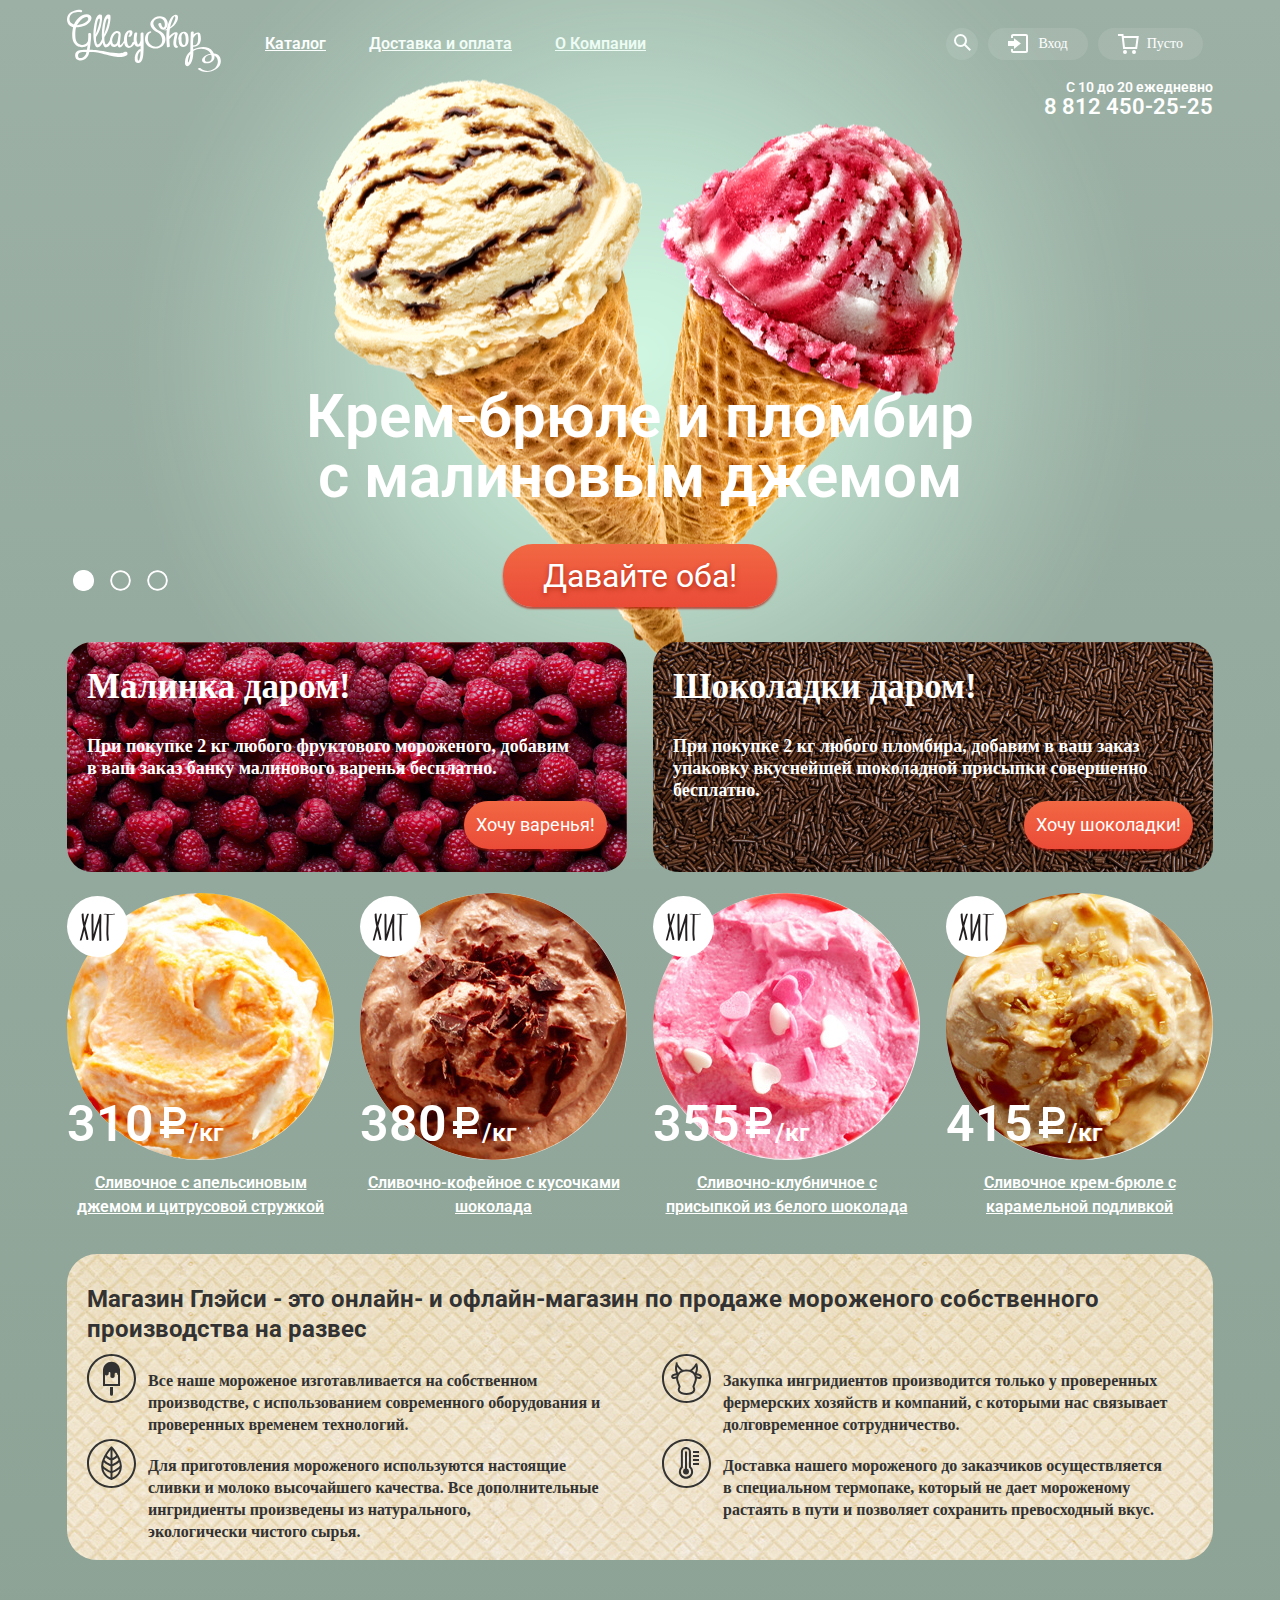
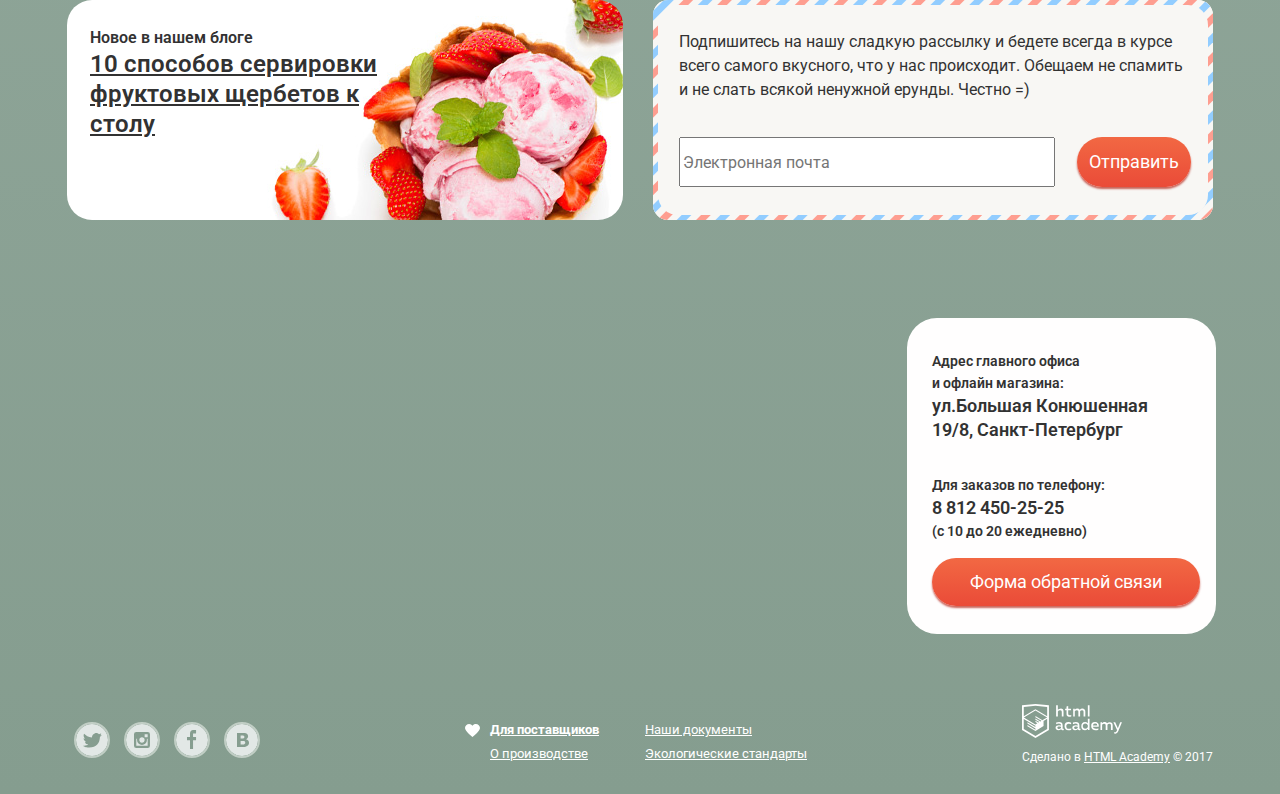
==== index.html @ 5341aa59 "Стилизация главной" ====
<!DOCTYPE html>
<html lang="ru">
 <head>
    <meta charset="utf-8">
    <title>Глейси</title>
	<link href="https://fonts.googleapis.com/css?family=Roboto:100,100i,300,300i,400,500,500i,700,700i,900,900i&amp;subset=cyrillic" rel="stylesheet">
	<link href="css/normalize.css" rel="stylesheet">
	<link href="css/styles.css" rel="stylesheet">
 </head>
  
 <body>
	<header class="header">
		<div class="container">
			<div class="header-top">
				<a class="header-logo">
					<img src="img/logo.svg" alt="Логотоп магазина «Глейси»">
				</a>	
				<nav class="header-navigation">
					<ul class="site-navigation header-top">
						<li class="nav-li-1"><a tabindex=190 class="catalogp" href="catalog.html">Каталог</a>
							<div class="catalog-popup-none">
							<h2 class="visually-hidden">Каталог</h2>
								<ul class="catalog-popup-list">
									<li class="catalog-popup-title"><b>Новинки</b></li>
									<li class="catalog-popup-item"><a href="#">Сливочное</a></li>
									<li class="catalog-popup-item"><a href="#">Щербеты</a></li>
									<li class="catalog-popup-item"><a href="#">Фруктовый лед</a></li>
									<li class="catalog-popup-item"><a href="#">Мелорин</a></li>
								</ul>
							</div>
						</li>
						<li class="nav-li-1"><a tabindex=190 href="deliveryandpayment.html">Доставка и оплата</a></li>
						<li><a tabindex=190 href="about.html">О Компании</a></li>
					</ul>
				</nav>
					<ul class="user-navigation">
						<li class="search">
							<button tabindex=220  type="button" class="user-nav-button-loupe"><svg class="loupe" xmlns="http://www.w3.org/2000/svg" xmlns:xlink="http://www.w3.org/1999/xlink" width="17" height="17" viewBox="0 0 17 17"><path d="M16.958 15.527L11.75 10.32A6.455 6.455 0 0 0 13 6.5 6.5 6.5 0 1 0 6.5 13a6.465 6.465 0 0 0 3.839-1.263l5.205 5.204 1.414-1.414zM6.5 11C4.019 11 2 8.981 2 6.5S4.019 2 6.5 2 11 4.019 11 6.5 8.981 11 6.5 11z"/></svg></button>
						</li>
						<li class="login-link">
							<button type="button" class="user-nav-button">
								<svg class="entrance" xmlns="http://www.w3.org/2000/svg" xmlns:xlink="http://www.w3.org/1999/xlink" width="21" height="19" viewBox="0 0 21 19"><g><path d="M6 14.875L12.917 9.5 6 4.125v2.917H-.042v4.917H6z"/><path d="M18 0H5C3.9 0 3 .9 3 2v2h2V2h13v15H5v-2H3v2c0 1.1.9 2 2 2h13c1.1 0 2-.9 2-2V2c0-1.1-.9-2-2-2z"/></g></svg>
								<span class="button-text">Вход</span>
							</button>
						</li>	
						<li class="basket">
							<button type="button" class="user-nav-button-basket"><svg class="bassket" xmlns="http://www.w3.org/2000/svg" width="21" height="20" viewBox="0 0 21 20"><path class="basket-center" fill="#E84D37" d="M5.888 4.031L6.922 13h10.45l1.176-8.969z"/><circle class="basket-round" fill="#343434" cx="6.984" cy="18" r="2"/><circle class="basket-round" fill="#343434" cx="15.984" cy="18" r="2"/><path class="basket-border" fill="#343434" d="M5.657 2.031L5.422 0H0v2h3.64l1.5 13h13.988l1.699-12.969H5.657zM17.372 13H6.922L5.888 4.031h12.66L17.372 13z"/></svg><span class="button-text">Пусто</span></button> 
						</li>
					</ul>
			</div>
			<div class="header-bottom">
				<ul class="info">
					<li class="time">С 10 до 20 ежедневно</li>
					<li class="phone">8 812 450-25-25</li>
				</ul>
			</div>
		</div>
	</header>
	
	<main class=" margin-top">
		<div class = "container">
			<h1 class="visually-hidden">Магазин мороженого «Глейси»</h1>
			<section class="specialoffer">
				<h2 class="visually-hidden">Спец-предложения</h2>
				<div class="gallery">
					<button  type="button" class="gallery-button-1"><img class="gallery-button-img gallery-button-img-active" src="img/gallery-button.png"></button>
					<button  type="button" class="gallery-button-2"><img class="gallery-button-img" src="img/gallery-button.png"></button>
					<button  type="button" class="gallery-button-3"><img class="gallery-button-img" src="img/gallery-button.png"></button>
				</div>
				<div class="gallery-content1 gallery-content-display">
					<p>Крем-брюле и пломбир с малиновым джемом</p>
					<button  type="button" class="button-orange">Давайте оба!</button>
				</div>
				<div class="gallery-content2">
					<p>Шоколадный пломбир и лимонный сорбет</p>
					<button 0 type="button" class="button-orange">Давайте оба!</button>
				</div>
				<div class="gallery-content3">
					<p>Пломбир с помадкой и клубничный щербет</p>
					<button  type="button" class="button-orange">Давайте оба!</button>
				</div>
			</section>	
		</div>
		
		<div class = "container">
			<section class="bonuses">
				<h2 class="visually-hidden">Бонусные предложения</h2>
				<div class="jam">
					<h3>Малинка даром!</h3>
					<p>При покупке 2 кг любого фруктового мороженого, добавим <br> в ваш заказ банку малинового варенья бесплатно.</p>
					<button type="button" class="button-orange">Хочу варенья!</button>
				</div>
				<div class="choko">
					<h3>Шоколадки даром!</h3>
					<p>При покупке 2 кг любого пломбира, добавим в ваш заказ упаковку вкуснейшей шоколадной присыпки совершенно бесплатно.</p>
					<button type="button" class="button-orange">Хочу шоколадки!</button>
				</div>
			</section>
		</div>
		
		<div class = "container-hits">
			<section class="hits">
				<h2 class="visually-hidden">Хиты</h2>
				<ul class="hits-list">
					<li class="hits-item" tabindex=0>
						<div class="hits-item-image">
							<img class="hit" src="img/1.jpg" alt="Сливочное с апельсиновым джемом и цитрусовой стружкой">
						</div>
						<img class="hitsvg" src="img/hit.svg" width="61" height="61" alt="Хит">
						<p><span class="price">310</span> <img src="img/ruble.svg" width="31" height="36" alt="РР"><span class="mass">/кг<span></p>
						<a href="#" class="description">Сливочное с апельсиновым джемом и цитрусовой стружкой</a>
						<button type="button" class="button-orange-h">Быстрый просмотр</button>
					</li>
					<li class="hits-item" tabindex=0>
						<div class="hits-item-image">
							<img class="hit" src="img/2.jpg" alt="Сливочное с апельсиновым джемом и цитрусовой стружкой">
						</div>
						<img class="hitsvg" src="img/hit.svg" width="61" height="61" alt="Хит">
						<p><span class="price">380</span> <img src="img/ruble.svg" width="31" height="36" alt="РР"><span class="mass">/кг<span></p>
						<a href="#" class="description">Сливочно-кофейное с кусочками шоколада</a>
						<button type="button" class="button-orange-h">Быстрый просмотр</button>
					</li>
					<li class="hits-item" tabindex=0>
						<div class="hits-item-image">
							<img class="hit" src="img/3.jpg" alt="Сливочное с апельсиновым джемом и цитрусовой стружкой">
						</div>
						<img class="hitsvg" src="img/hit.svg" width="61" height="61" alt="Хит">
						<p><span class="price">355</span> <img src="img/ruble.svg" width="31" height="36" alt="РР"><span class="mass">/кг<span></p>
						<a href="#" class="description">Сливочно-клубничное с присыпкой из белого шоколада</a>
						<button type="button" class="button-orange-h">Быстрый просмотр</button>
					</li>
					<li class="hits-item" tabindex=0>
						<div class="hits-item-image">
							<img class="hit" src="img/4.jpg" alt="Сливочное с апельсиновым джемом и цитрусовой стружкой">
						</div>
						<img class="hitsvg" src="img/hit.svg" width="61" height="61" alt="Хит">
						<p><span class="price">415</span> <img src="img/ruble.svg" width="31" height="36" alt="РР"><span class="mass">/кг<span></p>
						<a href="#" class="description">Сливочное крем-брюле с карамельной подливкой</a>
						<button type="button" class="button-orange-h">Быстрый просмотр</button>
					</li>
				</ul>
			</section>
		</div>
		
		<div class = "container">
			<section class="about">
				<h2 class="visually-hidden">Информация</h2>
				<h5>Магазин Глэйси - это онлайн- и офлайн-магазин по продаже мороженого собственного производства на развес</h5>
					<ul class="about-list">
						<li class="about-item"><img src="img/ice-cream.svg" width="49" height="49" alt="мороженое"><p>Все наше мороженое изготавливается на собственном производстве, с использованием современного оборудования и проверенных временем технологий.</p></li>						
						<li class="about-item"><img src="img/eco.svg" width="49" height="49" alt="эко"><p>Для приготовления мороженого используются настоящие<br>сливки и молоко высочайшего качества. Все дополнительные ингридиенты произведены из натурального,<br>экологически чистого сырья.</p></li>
						<li class="about-item"><img src="img/cow.svg" width="49" height="49" alt="корова"><p>Закупка ингридиентов производится только у проверенных фермерских хозяйств и компаний, с которыми нас связывает долговременное сотрудничество.</p></li>
						<li class="about-item"><img src="img/thermometer.svg" width="49" height="49" alt="термометр"><p>Доставка нашего мороженого до заказчиков осуществляется<br>в специальном термопаке, который не дает мороженому растаять в пути и позволяет сохранить превосходный вкус.</p></li>
					</ul>
			</section>
		</div>
		
		<div class = "container">
			<section class="blog_subscribe">
				<div class="blog">
					<h2 class="visually-hidden">Блог</h2>
					<p>Новое в нашем блоге</p>
					<a href="10vars.html">10 способов сервировки фруктовых щербетов к столу</a>
				</div>
				<div class="subscribe">
					<h2 class="visually-hidden">Подписка</h2>			
					<form class="emaiL" method="post" action="#">
						<p>Подпишитесь на нашу сладкую рассылку и бедете всегда в курсе всего самого вкусного, что у нас происходит. Обещаем не спамить и не слать всякой ненужной ерунды. Честно =)</p>
						<div class="sub-low">
							<input type="text" placeholder="Электронная почта">
							<button type="button" class="button-orange" type="submit">Отправить</button>
						<div>
					</form>
				</div>
			</section>
		</div>
		<section class="location">
			<div class = "container-map">
				<h2 class="visually-hidden">Как найти</h2>
				<div class="contactinfo">
					<p><span class="map-info-small">Адрес главного офиса<br> и офлайн магазина:</span><br>
					<span class="map-info-big">ул.Большая Конюшенная<br> 19/8, Санкт-Петербург</span>
					</p>
					<p><span class="map-info-small">Для заказов по телефону:</span><br>
					<span class="map-info-big">8 812 450-25-25</span><br>
					<span class="map-info-small">(с 10 до 20 ежедневно)</span>
					</p>
					<button type="button" class="button-orange button-flex">Форма обратной связи</button>
				</div>
			</div>
		</section>
	</main>
	<footer class="footer container">
		<div class="footer-social">
			<ul class="footer-social-list">
				<li><a class="social-button-twitter" href="#"><svg class="twitter-img" xmlns="http://www.w3.org/2000/svg" width="32" height="32" viewBox="0 0 32 32"><path  d="M16 0C7.164 0 0 7.164 0 16c0 8.837 7.164 16 16 16 8.837 0 16-7.163 16-16 0-8.836-7.163-16-16-16zm7.944 12.809c-.251 6.516-3.463 10.832-10.992 10.702h-.486c-.447 0-4.543-.443-5.344-1.823 2.479.19 4.247-.406 5.12-1.136-1.048-.289-2.923-.461-3.251-2.848.384.104.618.221 1.299.113-1.307-.824-2.758-1.519-2.679-3.643.311.317 1.164.518 1.46.457-.768-.233-2.149-3.244-.974-4.781 1.984 1.79 4.075 3.482 7.804 3.643.227-2.214 1.24-3.699 3.168-4.325 1.84-.479 3.255.26 3.901 1.138.737-.224 1.453-.466 2.193-.685-.004.833-.569 1.463-.935 1.709.747.165 1.423-.475 1.423-.475-.184.963-1.094 1.725-1.707 1.954z"/></svg></a></li>
				<li><a class="social-button-instagram" href="#"><svg class="instagram-img" xmlns="http://www.w3.org/2000/svg" width="32" height="32" viewBox="0 0 32 32"><g><path d="M20.916 16a4.938 4.938 0 1 1-9.877 0c0-.394.051-.773.138-1.14h-.897v6.838h11.396V14.86h-.897c.086.367.137.746.137 1.14z"/><path d="M15.978 18.659c1.466 0 2.659-1.193 2.659-2.659s-1.193-2.659-2.659-2.659c-1.466 0-2.659 1.193-2.659 2.659s1.192 2.659 2.659 2.659zM18.637 10.302h3.039v3.039h-3.039z"/><path d="M16 0C7.164 0 0 7.164 0 16c0 8.837 7.164 16 16 16 8.837 0 16-7.163 16-16 0-8.836-7.163-16-16-16zm7.955 21.698a2.285 2.285 0 0 1-2.279 2.279H10.279A2.285 2.285 0 0 1 8 21.698V10.302a2.286 2.286 0 0 1 2.279-2.279h11.396a2.286 2.286 0 0 1 2.279 2.279v11.396z"/></g></svg></a></li>
				<li><a class="social-button-facebook" href="#"><svg class="facebook-img" xmlns="http://www.w3.org/2000/svg" width="32" height="32" viewBox="0 0 32 32"><path  d="M16 0C7.164 0 0 7.163 0 16s7.164 16 16 16c8.837 0 16-7.164 16-16S24.837 0 16 0zm4.062 9.455h-3.021v3.444h3.021v3.445h-3.021v8.61H14.02v-8.61H11v-3.445h3.021V9.455c0-1.902 1.353-3.445 3.021-3.445h3.021v3.445z"/></svg></a></li>
				<li><a class="social-button-vkontakte" href="#"><svg class="vkontakte-img" xmlns="http://www.w3.org/2000/svg" width="32" height="32" viewBox="0 0 32 32"><g><path d="M16.637 14.495c.402-.019.719-.082.951-.188.326-.145.54-.33.641-.559.101-.229.15-.496.15-.797 0-.232-.058-.465-.174-.697-.116-.232-.322-.405-.617-.517-.264-.1-.592-.155-.984-.165a76.242 76.242 0 0 0-1.652-.014h-.339v2.965h.565c.571 0 1.057-.009 1.459-.028zM18.118 17.084c-.282-.081-.672-.125-1.166-.132a127.97 127.97 0 0 0-1.55-.009h-.79v3.493h.264c1.014 0 1.74-.003 2.18-.009a3.2 3.2 0 0 0 1.212-.245c.377-.157.633-.364.774-.625s.214-.562.214-.9c0-.446-.088-.788-.261-1.03-.17-.241-.464-.423-.877-.543z"/><path d="M16 0C7.164 0 0 7.164 0 16c0 8.837 7.164 16 16 16 8.837 0 16-7.163 16-16 0-8.836-7.163-16-16-16zm6.602 20.531a3.73 3.73 0 0 1-1.124 1.327c-.552.415-1.161.71-1.823.886s-1.501.264-2.519.264h-6.121V8.987h5.443c1.13 0 1.957.038 2.48.113a5.126 5.126 0 0 1 1.561.5c.533.27.929.632 1.189 1.087.26.455.392.975.392 1.558 0 .678-.179 1.278-.536 1.795-.358.518-.863.92-1.517 1.208v.075c.917.182 1.642.559 2.179 1.13.537.571.807 1.325.807 2.261 0 .678-.138 1.283-.411 1.817z"/></g></svg></a></li>
			</ul>
		</div>
		<div class="footer-about">
			<ul class="footer-about-list">
				<li class="footer-heart"><a href="providers.html" class="footer-bold">Для поставщиков</a></li>
				<li><a href="production.html">О производстве</a></li>
				<li><a href="documents.html">Наши документы</a></li>
				<li class="footer-long"><a href="standarts.html">Экологические стандарты</a></li>
			</ul>
		</div>
		<div class="footer-copyright">
			<img src="img/logo-htmlacademy.svg" width="100" height="50" alt="Логотоп «html academy»">
			<p>Сделано в <a href="https://htmlacademy.ru">HTML Academy</a> © 2017</p>
		</div>
    </footer> 
	
	
	<section class="catalog-popup-none">
		<h2 class="visually-hidden">Каталог</h2>
		<ul class="catalog-popup-list">
			<li class="catalog-popup-title"><b>Новинки</b></li><hr> 
			<li class="catalog-popup-item"><a href="#">Сливочное</a></li>
			<li class="catalog-popup-item"><a href="#">Щербеты</a></li>
			<li class="catalog-popup-item"><a href="#">Фруктовый лед</a></li>
			<li class="catalog-popup-item"><a href="#">Мелорин</a></li>
		</ul>
	</section>
	<section class="search-popup-none">
		<h2 class="visually-hidden">Поиск</h2>
		<input tabindex=200 type="text" name = "searchtext" placeholder="Что ищем?">
	</section>
	<section class="login-link-popup-none">
		<h2 class="visually-hidden">Форма входа</h2>
		<form class="login-link-popup-form" method="post" action="#">
			<input type="text" name="loginlinktext" placeholder="Электронная почта"><
			<input type="password" placeholder="Пароль"><
			<button class="button-orange" type="submit">Войти</button>
		</form>
		<div class="login-link-popup-other">
			<a href="pass-recovery.html">Забыли пароль?</a>
			<a href="reg-new.html">Новая регистрация</a>
		</div>
	</section>

	
	<!--
	<section class="basket-popup-none">
		<h2 class="visually-hidden">Корзина</h2>
		<button class="button-orange" type="submit">Оформить заказ</button>
	</section>
	<br><br>
	-->
	
	<section class="link-popup-none">
		<h2 class="visually-hidden">Форма обратной связи</h2>
		<span class="link-popup-title">Мы обязательно вам ответим!</span>
		<form class="link-popup-form" method="post" action="#">
			<p><input type="text" placeholder="Как вас зовут?"></p>
			<p><input type="text" placeholder="Ваша почта для ответа"></p>
			<p><textarea rows="5" placeholder="Напишите что-нибудь..."></textarea></p>
			<button class="button-orange" type="submit">Отправить</button>
			<button class="popup-close"><svg xmlns="http://www.w3.org/2000/svg" width="18" height="17" viewBox="0 0 18 17"><path fill="#231F20" d="M17.454 1.46L16.04.046 9 7.086 1.96.046.546 1.46l7.04 7.04-7.04 7.04 1.414 1.414L9 9.914l7.04 7.04 1.414-1.414-7.04-7.04z"/></svg></button>
		</form>
	</section>
	
	
	<script>
		var search = document.querySelector(".search");
		var searchbutton = document.querySelector(".user-nav-button-loupe");
		var searchpopup = document.querySelector(".search-popup-none");
		var searchpopuptext = searchpopup.querySelector("[name=searchtext]");
		
		var loginlink = document.querySelector(".login-link");
		var loginlinkbutton = document.querySelector(".user-nav-button");
		var loginlinkpopup = document.querySelector(".login-link-popup-none");
		var loginlinkpopuptext = loginlinkpopup.querySelector("[name=loginlinktext]");
		
		var catalog = document.querySelector(".catalogp");
		var catalogpopup = document.querySelector(".catalog-popup-none");
		var catalogpopuptext = catalogpopup.querySelector(".catalog-popup-item")
		
		var form = document.querySelector(".contactinfo .button-orange");
		var formpopup = document.querySelector(".link-popup-none");
		var formpopuptext = document.querySelector(".link-popup-none input");
		var formpopupclose = formpopup.querySelector(".popup-close")
		
		var gallety1 = document.querySelector(".gallery-content1");
		var gallety2 = document.querySelector(".gallery-content2");
		var gallety3 = document.querySelector(".gallery-content3");
		var gallerybutton1 = document.querySelector(".gallery-button-1");
		var gallerybutton2 = document.querySelector(".gallery-button-2");
		var gallerybutton3 = document.querySelector(".gallery-button-3");
		var gallerybutton1img = document.querySelector(".gallery-button-1 img");
		var gallerybutton2img = document.querySelector(".gallery-button-2 img");
		var gallerybutton3img = document.querySelector(".gallery-button-3 img");
		var bodybackground = document.querySelector("body");
		var bonusesdelta = document.querySelector(".bonuses");
			
		gallerybutton1.addEventListener("click", function(evt) {
			evt.preventDefault();
			gallety1.classList.add("gallery-content-display");
			gallety2.classList.remove("gallery-content-display");
			gallety3.classList.remove("gallery-content-display");
			gallerybutton1img.classList.add("gallery-button-img-active");
			gallerybutton2img.classList.remove("gallery-button-img-active");
			gallerybutton3img.classList.remove("gallery-button-img-active");
			bodybackground.classList.add("global_background1");
			bodybackground.classList.remove("global_background2");
			bodybackground.classList.remove("global_background3");
			bonusesdelta.classList.add("bonuses-1");
			bonusesdelta.classList.remove("bonuses-2");
			bonusesdelta.classList.remove("bonuses-3");
		});
		
		gallerybutton2.addEventListener("click", function(evt) {
			evt.preventDefault();
			gallety1.classList.remove("gallery-content-display");
			gallety2.classList.add("gallery-content-display");
			gallety3.classList.remove("gallery-content-display");
			gallerybutton1img.classList.remove("gallery-button-img-active");
			gallerybutton2img.classList.add("gallery-button-img-active");
			gallerybutton3img.classList.remove("gallery-button-img-active");
			bodybackground.classList.remove("global_background1");
			bodybackground.classList.add("global_background2");
			bodybackground.classList.remove("global_background3");
			bonusesdelta.classList.remove("bonuses-1");
			bonusesdelta.classList.add("bonuses-2");
			bonusesdelta.classList.remove("bonuses-3");
		});
		
		gallerybutton3.addEventListener("click", function(evt) {
			evt.preventDefault();
			gallety1.classList.remove("gallery-content-display");
			gallety2.classList.remove("gallery-content-display");
			gallety3.classList.add("gallery-content-display");
			gallerybutton1img.classList.remove("gallery-button-img-active");
			gallerybutton2img.classList.remove("gallery-button-img-active");
			gallerybutton3img.classList.add("gallery-button-img-active");
			bodybackground.classList.remove("global_background1");
			bodybackground.classList.remove("global_background2");
			bodybackground.classList.add("global_background3");
			bonusesdelta.classList.remove("bonuses-1");
			bonusesdelta.classList.remove("bonuses-2");
			bonusesdelta.classList.add("bonuses-3");
		});
		
	
		
		
		
		
		
		
		
		
		
		
		
		
		
		
		
		
		
		
		
			
		form.addEventListener("click", function(evt) {
			evt.preventDefault();
			formpopup.classList.add("link-popup");
			formpopuptext.focus();
		});
		formpopupclose.addEventListener("click", function (evt) {
			evt.preventDefault();
			formpopup.classList.remove("link-popup");
		});
		window.addEventListener("keydown", function (evt) {
			if (evt.keyCode === 27) {
				evt.preventDefault();
				if (formpopup.classList.contains("link-popup")) {
					formpopup.classList.remove("link-popup");
				}
			}
		});
		
		search.addEventListener("mouseenter", function (evt) {
			evt.preventDefault();
			searchpopup.classList.add("search-popup");
			searchpopuptext.focus();
		});
		/*search.addEventListener("mouseleave", function (evt) {
			evt.preventDefault();
			searchpopup.classList.remove("search-popup");
			searchpopuptext.focus();
		});*/
		searchbutton.addEventListener("focus", function (evt) {
			evt.preventDefault();
			searchpopup.classList.add("search-popup");
			searchpopuptext.focus();
		});
		searchbutton.addEventListener("onblur", function (evt) {
			evt.preventDefault();
			searchpopuptext.blur();
			searchpopup.classList.remove("search-popup");
		});
		/*window.addEventListener("keydown", function (evt) {
			if (evt.keyCode===9) {
			if (searchpopup.classList.contains("search-popup")) {
				searchpopuptext.blur();
				searchpopup.classList.remove("search-popup");
				}
			}
		});*/
		window.addEventListener("keydown", function (evt) {
			if (evt.keyCode===27) {
			if (searchpopup.classList.contains("search-popup")) {
				evt.preventDefault();
				searchpopup.classList.remove("search-popup");
				}
			}
		});
		
		
		
		loginlink.addEventListener("mouseenter", function (evt) {
			evt.preventDefault();
			loginlinkpopup.classList.add("login-link-popup");
			loginlinkpopuptext.focus();
		});
		loginlinkbutton.addEventListener("focus", function (evt) {
			evt.preventDefault();
			loginlinkpopup.classList.add("login-link-popup");
			
		});
		/*window.addEventListener("keydown", function (evt) {
			if (evt.keyCode===9) {
			if (loginlinkpopup.classList.contains("login-link-popup")) {
				evt.preventDefault();
				loginlinkpopup.classList.remove("login-link-popup");	
				}
			}
		});*/
		window.addEventListener("keydown", function (evt) {
			if (evt.keyCode===27) {
			if (loginlinkpopup.classList.contains("login-link-popup")) {
				evt.preventDefault();
				loginlinkpopup.classList.remove("login-link-popup");
				}
			}
		});
		
		
		
		catalog.addEventListener("mouseenter", function (evt) {
			evt.preventDefault();
			catalogpopup.classList.add("catalog-popup");
			catalogpopuptext.focus();
		});
		catalog.addEventListener("focus", function (evt) {
			evt.preventDefault();
			catalogpopup.classList.add("catalog-popup");
			catalogpopuptext.focus();
		});
		catalog.addEventListener("onblur", function (evt) {
			evt.preventDefault();
			catalogpopup.classList.remove("catalog-popup");
		});
		window.addEventListener("keydown", function (evt) {
			if (evt.keyCode===9) {
			if (catalogpopup.classList.contains("catalog-popup")) {
				evt.preventDefault();
				catalogpopup.classList.remove("catalog-popup");
				}
			}
		});
		window.addEventListener("keydown", function (evt) {
			if (evt.keyCode===27) {
			if (catalogpopup.classList.contains("catalog-popup")) {
				evt.preventDefault();
				catalogpopup.classList.remove("catalog-popup");
				}
			}
		});
		
		
		
		
		
		
		
		
		
	</script>
  </body>
</html>
---- css/styles.css ----
body {
	margin: 0;
	padding: 0;
	font-family: "Roboto", sans-serif;
	font-size: 16px;
	line-height: 22px;
	font-weight: 600;
	color: #ffffff;
	/*background: linear-gradient(to top, #000000, #AAAAAA);*/
	background: linear-gradient(to top, #859d8f, #9cb0a5);
}

.global_background1 {
	background: linear-gradient(to top, #859d8f, #9cb0a5);
}

.global_background2 {
	background: linear-gradient(to top, #9d8b84, #b9a69e);
}

.global_background3 {
	background: linear-gradient(to top, #8996a6, #a3b2c3);
}

svg path {
	stroke:inherit;
	stroke-width:inherit;
	fill:inherit;
}

a {
	text-decoration: underline;
	color: #ffffff;
}


a:hover,
a:focus {
	color: #dc532f;
}

.catalog-popup-list a:hover,
.catalog-popup-list a:focus {
	background-color:#fbded8;
	color:#323232;
}

.catalog-popup-list a:active {
	background-color:#f7b5a5;
	color:#323232;
}

.catalog-popup-list-current {
	background-color:#d07058;
	color:#FFFFFF;
}

.site-navigation,
.user-navigation,
.info,
.hits-list,
.about-list-left,
.about-list-right,
.footer-social-list,
.footer-about-list,
.catalog-popup-list,
.catalog-list,
.breadcrumbs,
.pagination-list {
	list-style:none;
	padding: 0;
}

.footer-about-list-left,
.footer-about-list-right {
	margin:0;
}

.catalog-popup-list {
	display: block;
}

.site-navigation a,
.footer-social-list a {
	color: #ffffff;
}

.catalog-popup-list a {
	display: block;
	color:#323232;
	text-decoration:none;
	height: 100%;
	width: 123px;
}

.catalog-popup-item a:hover,
.catalog-popup-item a:focus {
	background-color: #fbded7;
}

.catalog-popup-title {
	padding: 13px 0 16px 20px;
	color:#323232;
	border-bottom: 1px solid #8c8b8b;
}

.catalog-popup-item {
	color:#323232;
	margin:0 5px;
}
	
.about,
.blog,
.blog a,
.subscribe,
.location {
	color:#323232;
}

/*Текстовые данные, фоны*/
.site-navigation  {
	font-size: 16px;
	line-height: 18px;
}
	
.user-navigation {
	font-size: 14px;
	line-height: 16px;
	font-family: roboto medium;
}
	
.entrance {
	margin-right: 9px;
    margin-top: -1px;
}

.bassket {
	margin-right: 8px;
}
	
.info {
	display: flex;
    flex-direction: column;
    align-items: flex-end;
    margin: 0;
}
	
.info .time {
	font-size: 14px;
	line-height: 16px;
}

.info .phone {
	font-size: 22px;
	line-height: 24px;
}
	
.gallery-content p {
	font-size: 60px;
	line-height: 60px;
}	

.gallery-content .button-orange {
	font-size: 32px;
	line-height: 44px;
}

.jam {
	background:url("../img/malback_n.jpg");
	background-size: cover;
	background-repeat: no-repeat;
	border-radius: 25px;
	padding: 24px 20px 23px 20px;
}

.choko {
	background:url("../img/chokoback_n.jpg");
	background-size: cover;
	background-repeat: no-repeat;
	border-radius: 25px;
	padding: 24px 20px 23px 20px;
}

.jam h3,
.choko h3 {
	font-size: 35px;
	line-height: 41px;
	font-family: roboto bold;
	text-align: justify;
	margin:0;
}

.jam p,
.choko p {
	font-size: 18px;
	line-height: 22px;
	font-family: roboto bold;
	margin:0;
}

.button-orange {
	font-size: 18px;
	line-height: 24px;
	vertical-align:middle;
}

.button-orange-h {
	font-size: 18px;
	line-height: 24px;
	vertical-align:middle;
}

.button-orange-h {
	display:flex;
}

.hit {
	border-radius: 150px;
}

.hits-item {
	display: flex;
	flex-direction: column;
	width: 267px;
	height: 405px;
	padding: 0 13px;
	padding-top: 5px;
}

./*hits-item:not(:first-child){
	padding-left: 13px;
}

.hits-item:not(:last-child){
	padding-right: 13px;
}
*/

.hits-item {
	padding: 0 13px;
}

.hits-item .description {
	font-size: 16px;
	line-height: 24px;
}

.hitsvg {
	margin-top: -270px;
}

.hits-list p {
	margin-top:145px;
}

.hits-item a {
	text-align:center;
}

.price {
	font-size: 50px;
	line-height: 45px;
}

.mass {
	font-size: 25px;
	line-height: 45px;
}

.about {
	border-radius:30px;
	background:url("../img/about-back.jpg");
	background-position: 0 0;
	background-repeat: no-repeat;
	background-size: cover;
	padding: 30px 35px 30px 20px;
	height:246px;
	margin-top: -60px;
	margin-bottom: 40px;
}


.about h5 {
	font-size: 24px;
	line-height: 30px;
	margin:0;
}

.about-item {
	display: flex;
	width: 535px;
	height: 85px;
	font-size: 16px;
	line-height: 22px;
	font-family:Roboto regular;
	font-weight: 500;
	margin-right: 40px;
}

.about-item  p{
	padding-left: 12px;
	margin-bottom: -5px;
	font-weight: 600;
	font-size: 16px;
	line-height: 22px;
}


.blog {
	height: 193px;
	background:url("../img/strbwback.jpg");
	background-size: cover;
	background-repeat: no-repeat;
	border-radius: 25px;
	padding: 27px 0 0 23px;
}

.blog a {
	font-size: 24px;
	line-height: 30px;
}

.subscribe {
	background-image: url("../img/bg-post.svg");
	background-size: cover;
}

.sub-low {
	display: flex;
	margin-top:35px;
}
.sub-low input {
	width: 368px;
	height: 44px;
}

.sub-low button {
	margin-left:auto;
}

.emaiL {
	background-color:#f8f7f4;
    font-size: 16px;
    line-height: 24px;
    border-radius: 20px;
    /* margin-top: -1px; */
    padding: 0px 17px 26px 21px;
}

.emaiL p {
	font-size: 16px;
    line-height: 24px;
    font-weight: 400;
    margin-top: 25px;
}

.location {
	height: 430px;
	background:url("../img/maptip.jpg") 100% 100%;
	background-position: 0 0;
	background-repeat: no-repeat;
	background-size: cover;
}

.contactinfo{
	background-color: #fffefe;
    padding: 16px 16px 30px 25px;
    width: 268px;
    border-radius: 30px;
    position: relative;
}


.map-info-small {
	font-size: 14px;
	line-height: 20px;
}

.map-info-big {
	font-size: 18px;
	line-height: 24px;
}

.footer {
	font-size: 13px;
	line-height: 18px;
	font-weight:normal;
}

.footer-bold {
	font-weight:bold;
	color:#ffffff;
}

.footer-copyright {
	font-size: 12px;
	line-height: 18px;
}
	
	
.visually-hidden{
	position: absolute;
	clip: rect(0 0 0 0);
	width: 1px;
	height: 1px;
	margin: -1px;
}

/*Текстовые данные, фоны*/	
	/*Всплывающие элементы*/
	
.search-popup-none {
	position:fixed;
	top: 60px;
	left: 48%;
	transform: translateX (-48%);
	display:none;
	justify-content: center;
	align-items: center;
	font-size: 14px;
	line-height: 24px;
	background-color: #f8f7f4;
	width: 311px;
	height:44px;
	border-radius: 10px;
	padding: 20px 15px;
	box-shadow: 0px 20px 20px 0px rgba(0, 0, 0, 0.4);
}

.search-popup input {
	padding-left: 15px;
	height: 44px;
	width: 310px;
	color: #323232;
	font-size: 16px;
	line-height: 24px;
	font-family: "Roboto";
	font-weight: bold;
    border: solid 1px #bbbbbb;
	border-radius: 5px;
}

.search-popup {
	display:flex;	
}

.login-link-popup-form {
	display:flex;
	flex-direction: column;
	margin: 0;
    padding: 0;
}

.login-link-popup-none {
	display:none;
	position:fixed;
	top: 60px;
	left: 60%;
	translateX:(-60%);
	flex-direction: column;
	flex-wrap: nowrap;
	width:277px;
	height:214px;
	font-size: 14px;
	line-height: 24px;
	background-color: #f8f7f4;
	padding: 20px 18px 22px 19px;
	box-shadow: 0px 20px 20px 0px rgba(0, 0, 0, 0.4);
	border-radius: 6px;
}

.login-link-popup-none input{
	padding-left: 15px;
	height: 44px;
	width: 240px;
	color: #323232;
	font-size: 16px;
	line-height: 24px;
	font-family: "Roboto";
	font-weight: bold;
    border: solid 1px #bbbbbb;
	border-radius: 5px;
}

.login-link-popup-other {
	display:flex;
	flex-direction:column;
	margin-left: 110px;
    margin-top: -49px;
}

.login-link-popup-other a {
	font-size: 13px;
	line-height: 24px;
	color: #343434;
}

.login-link-popup-none .button-orange {
	width: 100px;
}

.login-link-popup {
	display:flex;
}
	
.catalog-popup-none {
	display: none;
    font-family: Roboto regular;
    font-size: 14px;
    line-height: 16px;
    box-shadow: 0px 20px 20px 0px rgba(0, 0, 0, 0.4);
    position: fixed;
    top: 55px;
    font-weight: 500;
    left: 22%;
    transform: translateX(-22%);
	border-radius: 6px;
}

.catalog-popup {
	display:flex;
}

.catalog-popup-list {
	width: 143px;
    background-color: #f8f7f4;
    border-radius: 6px;
}


.catalog-popup-item a {
	font-family:Roboto regular;  
	padding: 13px 0 12px 20px; 
}
	
.link-popup-none {
	display:none;
	position:fixed;
	bottom: 320px;
	left: 50%;
	transform: translateX(-50%);
	border-radius: 10px;
	width: 427px;
	height: 398px;
	flex-direction: column;
	font-size: 16px;
	line-height: 24px;
	background-color: #f8f7f4;
    padding: 20px 25px 25px 25px;
	box-shadow: 0px 20px 20px 0px rgba(0, 0, 0, 0.4);
	
}

.link-popup-none input,
.link-popup-none textarea{
	padding-left: 15px;
	height: 40px;
	width: 252px;
	color: #323232;
	font-size: 16px;
	line-height: 24px;
	font-family: "Roboto";
	font-weight: bold;
    border: solid 1px #bbbbbb;
	border-radius: 5px;
	margin-bottom: 5px;
}

.link-popup-none textarea{
	padding-top: 10px;
    height: 139px;
    margin: 0;
    width: 404px;
	resize: none;
}

.link-popup-form .button-orange {
	display: flex;
    margin-left: auto;
    width: 139px;
	justify-content: center;
}

.popup-close {
	position: absolute;
    top: 0;
    right: 0;
    border: none;
    background-color: snow;
}

.link-popup-title {
	font-size: 24px;
	line-height: 28px;
	color:#323232;
}

.link-popup {
	display:flex;
}

.basket-popup {
	background-color: #f8f7f4;
	padding: 20px 15px 21px 15px;
}



/*Текстовые данные, фоны*/	
	/*Всплывающие элементы*/
		/*Интерактивность*/
.search-popup input:hover {
	border: solid 1px rgb(154,154,154);
}

.search-popup input:focus {
	border: solid 1px rgb(46,136,228);
}
		
/*Текстовые данные, фоны*/
	/*INNER.HTML*/
.site-navigation-current  {
	font-size: 16px;
	line-height: 18px;
	text-decoration:none;
	background-color:#d07058;
	display: block;
    padding: 7px 14px;
    vertical-align: middle;
    border-radius: 15px;
}

.breadcrumbs {
	font-size: 14px;
	line-height: 16px;
}

ul.breadcrumbs li {
	display: inline;
}

.page-title {
	font-size: 35px;
	line-height: 41px;
}

.filters-all {
	color:#ffffff;
}

.filterfield {
	font-size: 16px;
	line-height: 18px;	
}

.filterfield p{
	font-size: 14px;
	line-height: 16px;	
}

.confirmation {
	color:#ffffff;
}

.data select {
	color: #ffffff;
	width: 190px;
	height: 35px;
	-webkit-appearance: none;
	-moz-appearance: none;
	text-indent: 0.01px; 
	-ms-appearance: none;
	background:none;
	border:none;
	background-image: url("../img/icon-down-dir.svg");
	background-position: right center;
	background-repeat: no-repeat;
}

.catalog-list p {
	margin-top:-65px;
}

.pagination-list {
	margin-left:auto;
}

.pagination-list li:not(:last-child) {
	margin-right: 15px;
}


/*Интерактивность*/	
.site-navigation a:hover,
.site-navigation a:focus {
	color:#000000;
	text-decoration:none;
	background-color:#FFFFFF;
}

.footer-social-list a:hover {
}

.hits-item:hover,
.hits-item:focus {
	/*background-color: #9bafa3;*/
	background: rgba(255,255,255,0.1);
	border-radius:5px;	
	box-shadow: 0px 20px 20px 0px rgba(0, 0, 0, 0.4);
}

.hits-item:hover .button-orange-h,
.hits-item:focus  .button-orange-h {
	display:block;
	box-shadow: 0px 2px 2px 0px rgba(172, 16, 0, 0.64);
	border:none;
	background: linear-gradient(to top, #ea4b38, #f26843);
	color:#FFFFFF;	
	padding:12px;
	border-radius: 30px;
	margin: 15px 33px 15px 33px;
}

.blog a:hover,
.blog a:focus {
	color: #dc532f;
}

/*Интерактивность*/
	/*Оранжевая кнопка*/
.button-orange {
	box-shadow: 0px 2px 2px 0px rgba(172, 16, 0, 0.64);
	border:none;
	background: linear-gradient(to top, #ea4b38, #f26843);
	color:#FFFFFF;	
	padding:12px;
	border-radius: 30px;
}

.button-orange:hover,
.button-orange:focus {
	box-shadow: 0px 2px 2px 0px rgba(172, 16, 0, 10.64);
	border:none;
	background: linear-gradient(to top, #ea6f5f, #f58668);
	color:#FFFFFF;
}

.button-orange:active {
	box-shadow: 0px -2px 0px 0px rgba(172, 16, 0, 10.64);
	border:none;
	background: linear-gradient(to top, #e16241, #d74631);
	color:#FFFFFF;
}

.button-orange-h {
	display:none;
}

.hits-item:hover .button-orange-h:hover,
.hits-item:hover .button-orange-h:focus,
.hits-item:focus .button-orange-h:hover,
.hits-item:focus .button-orange-h:focus {
	box-shadow: 0px 2px 2px 0px rgba(172, 16, 0, 10.64);
	border:none;
	background: linear-gradient(to top, #ea6f5f, #f58668);
	color:#FFFFFF;
}

.hits-item:hover .button-orange-h:active,
.hits-item:focus .button-orange-h:active {
	box-shadow: 0px -2px 0px 0px rgba(172, 16, 0, 10.64);
	border:none;
	background: linear-gradient(to top, #e16241, #d74631);
	color:#FFFFFF;
}

.description:focus + .button-orange-h {
	display: block;
	box-shadow: 0px 2px 2px 0px rgba(172, 16, 0, 0.64);
	border:none;
	background: linear-gradient(to top, #ea4b38, #f26843);
	color:#FFFFFF;	
	padding:12px;
	border-radius: 30px;
}

.button-orange-h:hover,
.button-orange-h:focus {
	display: block;
	box-shadow: 0px 2px 2px 0px rgba(172, 16, 0, 10.64);
	border:none;
	background: linear-gradient(to top, #ea6f5f, #f58668);
	color:#FFFFFF;
}



/*Интерактивность*/
	/*Пользовательская навигация*/
.user-nav-button,
.user-nav-button-basket {
	display: inline-flex;
	align-items: center;
	height:32px;
	border-radius:16px;
	border:none;
	background: rgba(255,255,255,0.1);
	color:#ffffff;
	padding: 0 20px;
	margin-right:10px
}

.user-nav-button-loupe {
	height:32px;
	width: 32px;
	border-radius:16px;
	border:none;
	background: rgba(255,255,255,0.1);
	color:#ffffff;
	padding-top: 2px;
	margin-right:10px
}

.user-nav-button-loupe .loupe,
.user-nav-button .entrance {
	fill:#ffffff;
}

.user-nav-button:hover,
.user-nav-button:focus,
.user-nav-button-loupe:hover,
.user-nav-button-loupe:focus {
	border:none;
	background:#ffffff;
	fill: #343434;
	color:#343434;
}

.user-nav-button-basket:hover,
.user-nav-button-basket:focus,
.user-nav-button-basket-full {
	border:none;
	background:#ffffff;
	color:#343434;
}

.user-nav-button-loupe:focus .loupe,
.user-nav-button-loupe:hover .loupe,
.user-nav-button:focus .entrance,
.user-nav-button:hover .entrance  {
	fill: #343434;
}

/*Интерактивность*/
	/*Пользовательская навигация-корзина*/
.user-nav-button-basket .basket-border,
.user-nav-button-basket .basket-round {
	fill: #ffffff;
}

.user-nav-button-basket .basket-center {
	fill: none;
}

.user-nav-button-basket:hover .basket-border,
.user-nav-button-basket:hover .basket-round,
.user-nav-button-basket:focus .basket-border,
.user-nav-button-basket:focus .basket-round,
.user-nav-button-basket-full .basket-border,
.user-nav-button-basket-full .basket-round {
	fill: #343434;
}

.user-nav-button-basket:hover .basket-center,
.user-nav-button-basket:focus .basket-center,
.user-nav-button-basket-full .basket-center {
	fill: #e84d37;
}



/*Интерактивность*/
	/*/*Кнопки галереи*/
.gallery-button-1,
.gallery-button-2,
.gallery-button-3 {
	border:none;
	background-color: rgba(0, 0, 0, 0);
	color:#ffffff;
}

.gallery-button-img {
	border-radius:10px;
}

.gallery-button-1:hover .gallery-button-img,
.gallery-button-1:focus .gallery-button-img,
.gallery-button-2:hover .gallery-button-img,
.gallery-button-2:focus .gallery-button-img,
.gallery-button-3:hover .gallery-button-img,
.gallery-button-3:focus .gallery-button-img {
	background-color: rgb(178,194,183);
}


.gallery-button-1:active .gallery-button-img,
.gallery-button-2:active .gallery-button-img,
.gallery-button-3:active .gallery-button-img {
	background-color: #ffffff;
}


.gallery-button-img-active {
	border-radius:10px;
	background-color: #ffffff;
}


/*Интерактивность*/
	/*Кнопки социальных сетей*/
.social-button-twitter .twitter-img,
.social-button-instagram .instagram-img,
.social-button-facebook .facebook-img,
.social-button-vkontakte .vkontakte-img{
	fill: rgb(226,232,230);
	border: 2px solid rgb(193,206,197);	
	border-radius: 25px;
}	

.social-button-twitter:hover .twitter-img,
.social-button-twitter:focus .twitter-img,
.social-button-instagram:hover .instagram-img,
.social-button-instagram:focus .instagram-img,
.social-button-facebook:hover .facebook-img,
.social-button-facebook:focus .facebook-img,
.social-button-vkontakte:hover .vkontakte-img,
.social-button-vkontakte:focus .vkontakte-img {
	fill: rgb(255,255,255);
	border: 2px solid rgb(223,228,224);	
	border-radius: 25px;
}	

.social-button-twitter:avtive .twitter-img,
.social-button-instagram:avtive .instagram-img,
.social-button-facebook:avtive .facebook-img,
.social-button-vkontakte:avtive .vkontakte-img{
	fill: rgb(,231,231);
	border: 2px solid rgb(220,225,221);	
	border-radius: 25px;
}	

/*Интерактивность*/
	/*INNER.HTML*/
	
.data {
	background-color:#aabcb2;
	padding:10px;
	border-radius: 25px;
}

.confirmation {
	border:none;
	background-color:#aabcb2;
	padding:10px;
	border-radius: 25px;
}
 
/*СЕТКИ*/
.container {
	width: 100%;
	max-width: 1146px;
	padding: 0 27px;
	margin: 0 auto;
}

.container-map {
	width: 100%;
	max-width: 1146px;
	margin: 0 auto;
}
.container-hits {
	width: 100%;
	max-width: 1172px;
	margin: 0 auto;
	padding: 0 14px;
}

.header {
	padding-top:9px;
}

.header-top {
  display: flex;
  align-items: center;
}
.user-navigation {
  margin-left: auto;
}

.header-logo {
  display: block;
  margin-right: 30px;
}

.site-navigation {
  display: flex;
  list-style-type: none;
  padding: 0;
}

.site-navigation a{
	 display: block;
	 padding: 7px 14px;
	 vertical-align: middle;
	 border-radius:15px;
}

.catalog-popup-none a {
	 display: block;
	 padding: 0;
	 padding: 13px 0 12px 20px; 
	 border-radius:0px;
	 margin-left: -5px;
}

.nav-li-1 {
  margin-right: 15px;
}

.catalog-popup-list .catalog-popup-list {
	 margin: 0;
}

.header-bottom {
  display: flex;
  flex-direction: row-reverse;
}

.user-navigation {
  display: flex;
  list-style-type: none;
  padding: 0;
}



.specialoffer {
	display:flex;
	flex-direction:column;
	transition: background-image 0.5s ease, background-color 0.5s ease;
}

.gallery-content1 {
	margin-top:-600px;
	display:none;
	flex-direction:column;
	justify-content:flex-end;
	background:url("../img/Ice-Cream_light.png");
	background-repeat:no-repeat;
	height: 880px;
	background-position: 50px;
}

.gallery-content1  p{
	width: 700px;
    text-align: center;
    margin-left: auto;
    margin-right: auto;
    font-size: 60px;
    line-height: 60px;
    margin-bottom: 0px;
    margin: auto;
    margin-top: 390px;
}

.gallery-content1  .button-orange{
	text-align:center;
	margin-left: auto;
	margin-right: auto;	
	font-size: 32px;
	line-height: 44px;
	margin-bottom: 270px;
	padding: 0 40px;
	height: 63px;
	text-shadow: 0px 2px 5px rgba(160, 32, 11, 0.76);
}

.gallery-content2 {
	margin-top:-605px;
	display:none;
	flex-direction:column;
	justify-content:flex-end;
	background:url("../img/Ice-Cream_light_b2.png");
	background-repeat:no-repeat;
	height: 880px;
	background-position: 50px;
}

.gallery-content2  p{
	width: 700px;
    text-align: center;
    margin-left: auto;
    margin-right: auto;
    font-size: 60px;
    line-height: 60px;
    margin-bottom: 0px;
    margin: auto;
    margin-top: 395px;
}

.gallery-content2  .button-orange{
	text-align:center;
	margin-left: auto;
	margin-right: auto;	
	font-size: 32px;
	line-height: 44px;
	margin-bottom: 265px;
	padding: 0 40px;
	height: 63px;
	text-shadow: 0px 2px 5px rgba(160, 32, 11, 0.76);
}

.gallery-content3 {
	margin-top:-608px;
	display:none;
	flex-direction:column;
	justify-content:flex-end;
	background:url("../img/Ice-Cream_light_b3.png");
	background-repeat:no-repeat;
	height: 880px;
	background-position: 50px;
}

.gallery-content3  p{
	width: 700px;
    text-align: center;
    margin-left: auto;
    margin-right: auto;
    font-size: 60px;
    line-height: 60px;
    margin-bottom: 0px;
    margin: auto;
    margin-top: 398px;
}

.gallery-content3  .button-orange{
	text-align:center;
	margin-left: auto;
	margin-right: auto;	
	font-size: 32px;
	line-height: 44px;
	margin-bottom: 262px;
	padding: 0 40px;
	height: 63px;
	text-shadow: 0px 2px 5px rgba(160, 32, 11, 0.76);
}

.gallery-content-display {
	display: flex;
}

.bonuses {
	display:flex;
	justify-content:space-between;
	margin-top: -235px;
	height: 230px;
}

.bonuses-1 {
	margin-top: -235px;
}

.bonuses-2 {
	margin-top: -230px;
}

.bonuses-3 {
	margin-top: -227px;
}

.gallery {
	margin-top: 450px;
}

.jam {
	display:flex;
	flex-direction:column;
	width:520px;
}

.jam h3 {
	display:flex;
}

.jam p {
	display:flex;
	margin-top: 28px;
}

.jam .button-orange {
	display:flex;
	align-self:flex-end;
	margin-top: auto;
}

.choko {
	display:flex;
	flex-direction:column;
	width:520px;
}

.choko h3 {
	display:flex;
}

.choko p {
	display:flex;
	margin-top: 28px;
}

.choko .button-orange {
	display:flex;
	align-self:flex-end;
	margin-top: auto;
}

.hits {
	display:flex;
	flex-direction:row;
}

.hits ul {
	display:flex;
	flex-direction:row;
}

.about  {
	display-flex;
	flex-direction:row;
}

.about h5 {
	text-align: left
}


.about-list {
	display: flex;
    padding: 0;
    height: 200px;
    flex-wrap: wrap;
    flex-direction: column;
	margin-top: 10px;
}

.blog_subscribe {
	margin-top:10px;
	display:flex;
	justify-content:space-between;
}

.blog {
	display:flex;
	width: 533px;
	flex-direction:column;
}

.blog p {
	margin:0;
}

.blog a{
	width: 300px;
}

.subscribe {
	display: flex;
    width: 550px;
    padding: 5px;
}

.location {
    margin-top: 40px;
    padding-top: 1px;
    display: flex;
}

.contactinfo {
    display: flex;
    flex-direction: column;
    height: 270px;
    margin-bottom: auto;
    margin-right: 27px;
	margin-left: 840px;
    margin-top: 57px;
}

.footer {
	display:flex;
	height: 103px;
}

.footer-social {
	display:flex;
	align-items: center;
	width: 267px;
}

.footer-social-list {
	width:200px;
	display:flex;
	justify-content: space-around;
}

.footer-about {
	display: flex;
    align-items: center;
    width: 612px;
    justify-content: center;
}

.footer-about-list {
    display: flex;
    flex-direction: column;
    flex-wrap: wrap;
    height: 60px;
    width: 330px;
	margin-left: -20px;
	margin-bottom: -4px;
}

.footer-about-list ul{
	margin: 0;
	padding: 0;
}

.footer-about-list li {
    height: 24px;
    width: 130px;
	padding-left: 25px;
}

.footer-heart {
    background: url(../img/heart.svg);
    background-repeat: no-repeat;
    padding-left: 25px;
    background-position-y: 3px;
}

ul .footer-long {
	  width: 170px;
}
.footer-copyright {
	padding-top: 20px;
    display: flex;
    flex-direction: column;
    margin-left: auto;
    justify-content: space-between;
    height: 70px;
	padding-top: 5px;
}

.footer-copyright p {
	margin:0;
}
.filters-top {
	display:flex;
	align-items: center;
}

.filters-bottom {
	display:flex;
	flex-direction:row;
	align-items:center;
}

.filetrfield {
	height: 56px;
}

.catalog {
	display:flex;
	flex-direction:row;
	flex-wrap:wrap;
}

.catalog ul {
	flex-wrap:wrap;
	display:flex;
	flex-direction:row;
}
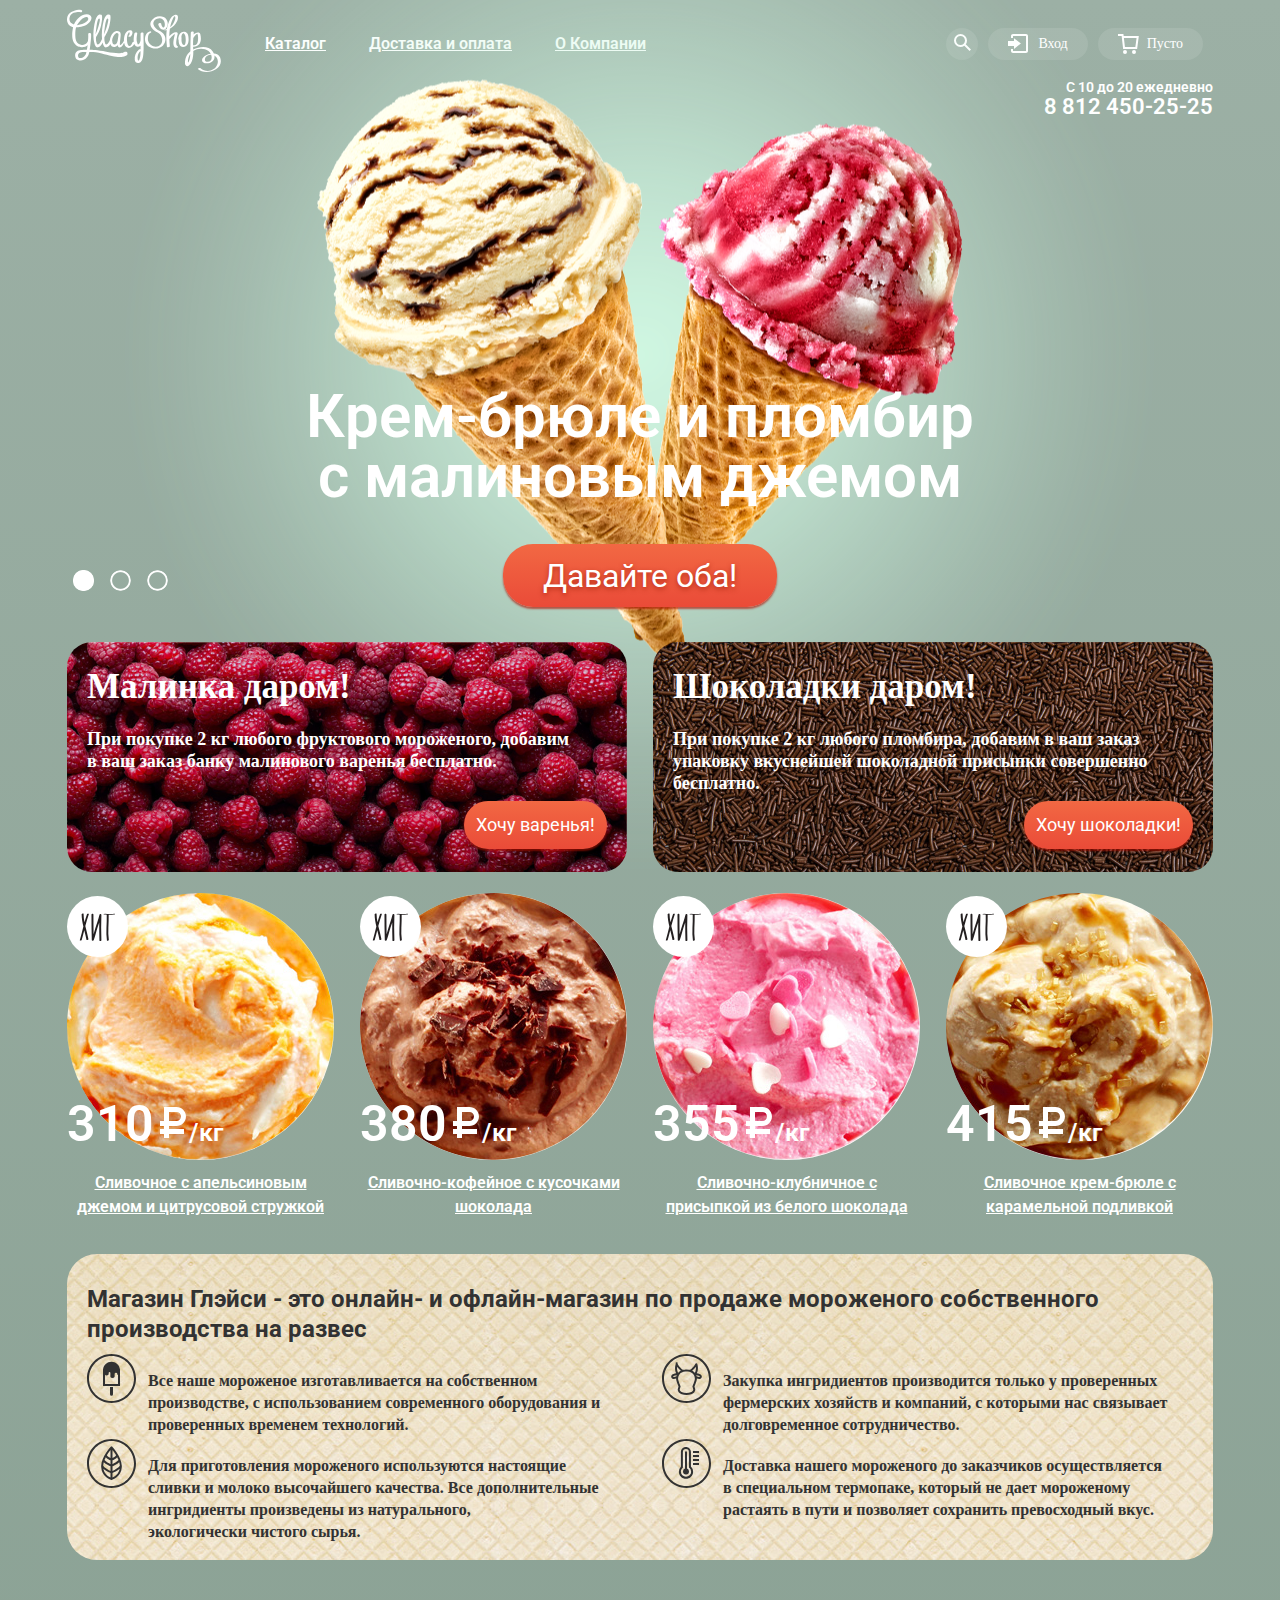
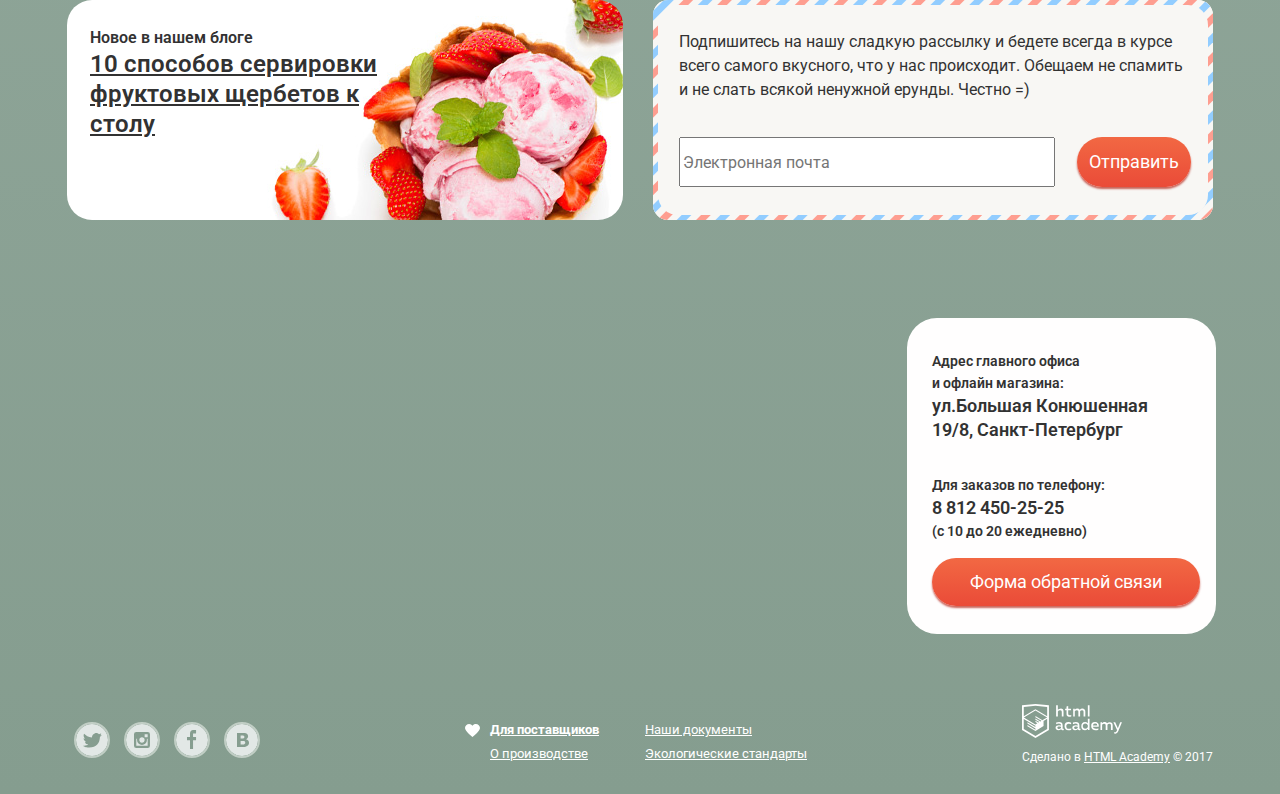
==== commit 65b76829: "Завершение стилизации главной" ====
--- a/index.html
+++ b/index.html
@@ -241,14 +241,10 @@
 		</div>
 	</section>
 
-	
-	<!--
 	<section class="basket-popup-none">
 		<h2 class="visually-hidden">Корзина</h2>
 		<button class="button-orange" type="submit">Оформить заказ</button>
 	</section>
-	<br><br>
-	-->
 	
 	<section class="link-popup-none">
 		<h2 class="visually-hidden">Форма обратной связи</h2>
@@ -283,6 +279,10 @@
 		var formpopuptext = document.querySelector(".link-popup-none input");
 		var formpopupclose = formpopup.querySelector(".popup-close")
 		
+		var basket = document.querySelector(".basket");
+		var basketbutton = document.querySelector(".user-nav-button-basket");
+		var basketpopup = document.querySelector(".basket-popup-none");
+		
 		var gallety1 = document.querySelector(".gallery-content1");
 		var gallety2 = document.querySelector(".gallery-content2");
 		var gallety3 = document.querySelector(".gallery-content3");
@@ -294,6 +294,43 @@
 		var gallerybutton3img = document.querySelector(".gallery-button-3 img");
 		var bodybackground = document.querySelector("body");
 		var bonusesdelta = document.querySelector(".bonuses");
+		
+
+
+
+		basket.addEventListener("mouseenter", function (evt) {
+			evt.preventDefault();
+			basketpopup.classList.add("basket-popup");
+		});
+		/*search.addEventListener("mouseleave", function (evt) {
+			evt.preventDefault();
+			searchpopup.classList.remove("search-popup");
+			searchpopuptext.focus();
+		});*/
+		basketbutton.addEventListener("focus", function (evt) {
+			evt.preventDefault();
+			basketpopup.classList.add("basket-popup");
+		});
+		basketbutton.addEventListener("onblur", function (evt) {
+			evt.preventDefault();
+			basketpopup.classList.remove("basket-popup");
+		});
+		/*window.addEventListener("keydown", function (evt) {
+			if (evt.keyCode===9) {
+			if (basketpopup.classList.contains("basket-popup")) {
+				basketpopuptext.blur();
+				basketpopup.classList.remove("basket-popup");
+				}
+			}
+		});*/
+		window.addEventListener("keydown", function (evt) {
+			if (evt.keyCode===27) {
+			if (basketpopup.classList.contains("basket-popup")) {
+				basketpopup.classList.remove("basket-popup");
+				}
+			}
+		});
+			
 			
 		gallerybutton1.addEventListener("click", function(evt) {
 			evt.preventDefault();
@@ -344,25 +381,6 @@
 		});
 		
 	
-		
-		
-		
-		
-		
-		
-		
-		
-		
-		
-		
-		
-		
-		
-		
-		
-		
-		
-		
 			
 		form.addEventListener("click", function(evt) {
 			evt.preventDefault();
@@ -381,6 +399,9 @@
 				}
 			}
 		});
+		
+	
+		
 		
 		search.addEventListener("mouseenter", function (evt) {
 			evt.preventDefault();
--- a/css/styles.css
+++ b/css/styles.css
@@ -411,7 +411,7 @@
 	
 .search-popup-none {
 	position:fixed;
-	top: 60px;
+	top: 65px;
 	left: 48%;
 	transform: translateX (-48%);
 	display:none;
@@ -454,7 +454,7 @@
 .login-link-popup-none {
 	display:none;
 	position:fixed;
-	top: 60px;
+	top: 65px;
 	left: 60%;
 	translateX:(-60%);
 	flex-direction: column;
@@ -510,11 +510,24 @@
     line-height: 16px;
     box-shadow: 0px 20px 20px 0px rgba(0, 0, 0, 0.4);
     position: fixed;
-    top: 55px;
+    top: 65px;
     font-weight: 500;
-    left: 22%;
-    transform: translateX(-22%);
+    left: 20%;
+    transform: translateX(-20%);
 	border-radius: 6px;
+}
+
+.catalog-popup-none:hover a:hover,
+.catalog-popup-none:hover a:focus {
+	background-color: #fbded7;
+}
+
+.catalog-popup-none:hover a:active {
+	background-color: #f6b5a5;
+}
+
+.catalog-popup-none .current {
+	background-color: #d07058;
 }
 
 .catalog-popup {
@@ -586,7 +599,7 @@
     top: 0;
     right: 0;
     border: none;
-    background-color: snow;
+    background: none;
 }
 
 .link-popup-title {
@@ -599,9 +612,22 @@
 	display:flex;
 }
 
-.basket-popup {
+.basket-popup-none {
+	display: none;
 	background-color: #f8f7f4;
 	padding: 20px 15px 21px 15px;
+	width: 539px;
+	height: 100px;
+	justify-content: flex-end;
+    align-items: flex-end;
+	border-radius: 5px;
+	position: fixed;
+    right: 4%;
+    top: 65px;
+}
+
+.basket-popup {
+	display: flex;
 }
 
 
@@ -682,7 +708,8 @@
 }
 
 .pagination-list {
-	margin-left:auto;
+	display: flex;
+    justify-content: flex-end;
 }
 
 .pagination-list li:not(:last-child) {
@@ -1194,7 +1221,7 @@
 
 .jam p {
 	display:flex;
-	margin-top: 28px;
+	margin-top: 21px;
 }
 
 .jam .button-orange {
@@ -1215,7 +1242,7 @@
 
 .choko p {
 	display:flex;
-	margin-top: 28px;
+	margin-top: 21px;
 }
 
 .choko .button-orange {
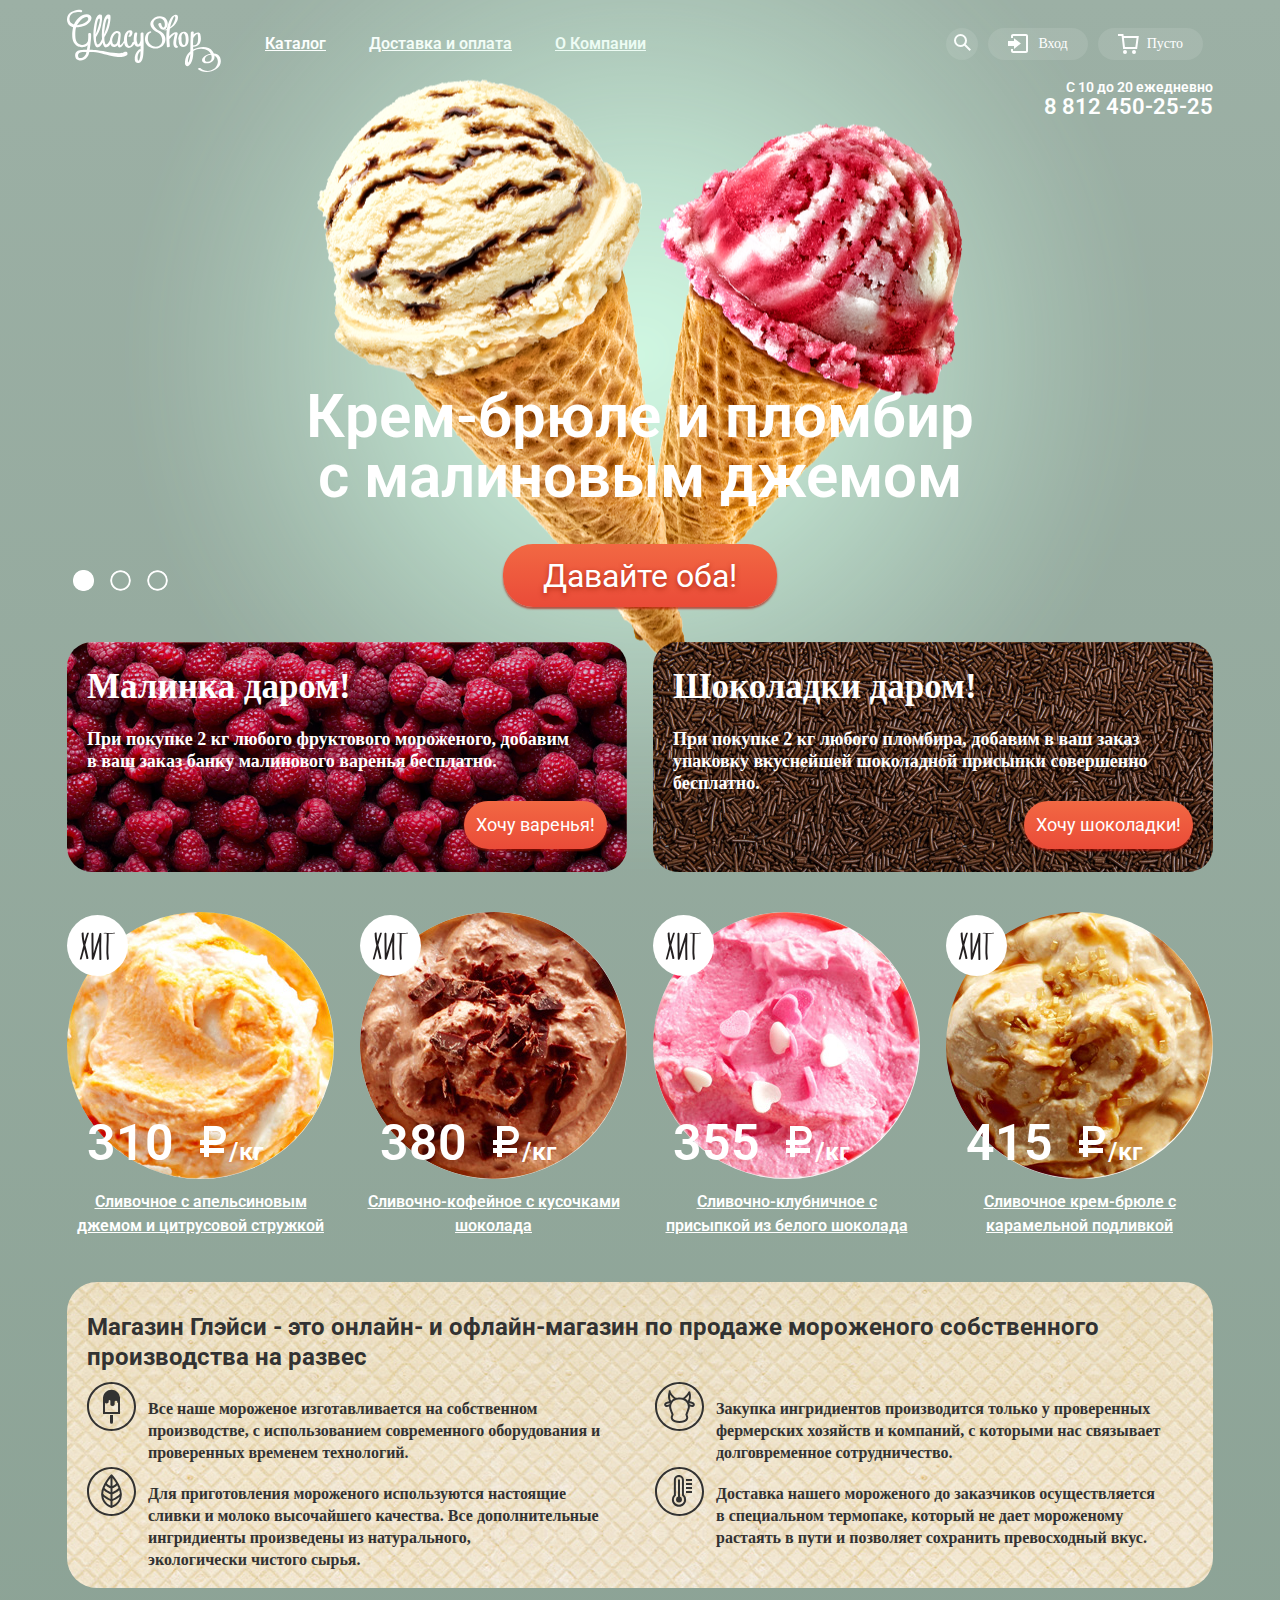
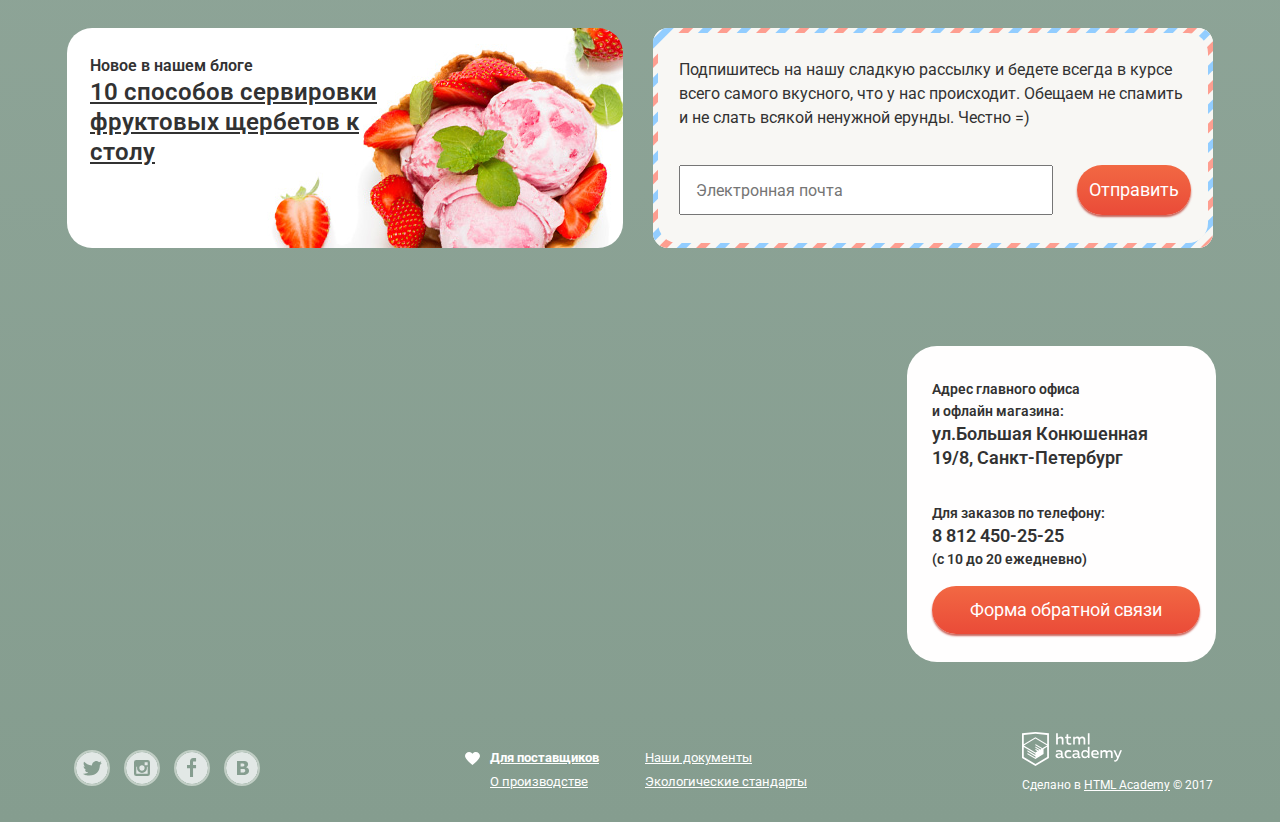
==== commit c0f6ba37: "Исправления стилизации" ====
--- a/index.html
+++ b/index.html
@@ -22,7 +22,7 @@
 							<h2 class="visually-hidden">Каталог</h2>
 								<ul class="catalog-popup-list">
 									<li class="catalog-popup-title"><b>Новинки</b></li>
-									<li class="catalog-popup-item"><a href="#">Сливочное</a></li>
+									<li class="catalog-popup-item"><a href="inner.html">Сливочное</a></li>
 									<li class="catalog-popup-item"><a href="#">Щербеты</a></li>
 									<li class="catalog-popup-item"><a href="#">Фруктовый лед</a></li>
 									<li class="catalog-popup-item"><a href="#">Мелорин</a></li>
@@ -485,6 +485,10 @@
 			evt.preventDefault();
 			catalogpopup.classList.remove("catalog-popup");
 		});
+		catalog.addEventListener("mouseleave", function (evt) {
+			evt.preventDefault();
+			catalogpopup.classList.remove("catalog-popup");
+		});
 		window.addEventListener("keydown", function (evt) {
 			if (evt.keyCode===9) {
 			if (catalogpopup.classList.contains("catalog-popup")) {
--- a/css/styles.css
+++ b/css/styles.css
@@ -32,7 +32,6 @@
 	text-decoration: underline;
 	color: #ffffff;
 }
-
 
 a:hover,
 a:focus {
@@ -294,7 +293,7 @@
 	line-height: 22px;
 	font-family:Roboto regular;
 	font-weight: 500;
-	margin-right: 40px;
+	margin-right: 33px;
 }
 
 .about-item  p{
@@ -330,8 +329,9 @@
 	margin-top:35px;
 }
 .sub-low input {
-	width: 368px;
-	height: 44px;
+	width: 353px;
+    height: 44px;
+    padding-left: 15px;
 }
 
 .sub-low button {
@@ -698,9 +698,42 @@
 	-ms-appearance: none;
 	background:none;
 	border:none;
-	background-image: url("../img/icon-down-dir.svg");
+	background-image: url("../img/icon-down-dir-white.svg");
 	background-position: right center;
 	background-repeat: no-repeat;
+	background-position-x: 165px;
+}
+
+
+.bar {
+	position: absolute;
+	top: 289px;
+	width:150px;;
+	height: 2px;
+	background: #ffffff;
+}
+
+.scale {
+	height: 2px;
+	background: rgba(255, 255, 255, 0.3);
+}
+
+
+.range-toggle {
+	width: 4px;
+	height: 4px;
+	border: 8px solid #ffffff;
+	border-radius: 50%;
+	box-shadow: 0 2px 1px 0 rgba(0, 1, 1, 0.2);
+	cursor: pointer;
+}
+
+.range-toggle-min {
+	left: 100px;
+}
+
+.range-toggle-max {
+	left: 200px;
 }
 
 .catalog-list p {
@@ -723,6 +756,14 @@
 	color:#000000;
 	text-decoration:none;
 	background-color:#FFFFFF;
+}
+
+.site-navigation a:active,
+.site-navigation a:active {
+	color:#000000;
+	text-decoration:none;
+	background-color:#FFFFFF;
+	box-shadow: inset 0px 2px 1px 0px rgba(105, 105, 105, 0.004);
 }
 
 .footer-social-list a:hover {
@@ -980,16 +1021,62 @@
 	/*INNER.HTML*/
 	
 .data {
-	background-color:#aabcb2;
-	padding:10px;
-	border-radius: 25px;
+	background-color: #aabcb2;
+    border-radius: 25px;
+    display: flex;
+    align-items: center;
+    height: 36px;
+	margin-right: 15px;
+	justify-content: space-around;
+}
+
+.sort {
+	width: 193px;
+}
+
+
+.sort:hover select {
+	    background-image: url(../img/icon-down-dir.svg);
+}
+
+.sort:hover select {
+	color: #323232;
+	background-color: #ffffff;
+	border-radius:15px;
+}
+
+.sort:hover option {
+	color: #323232;
+	background-color: #ffffff;
+}
+
+.sort select {
+	padding-left: 15px;
+}
+
+.price {
+	width: 180px;
+	padding: 0 20px;
+}
+
+.fat {
+	width: 385px;
+	padding: 0 15px;
+}
+
+.filler {
+	width: 667px;
+	padding: 0 20px 0 16px;
 }
 
 .confirmation {
 	border:none;
 	background-color:#aabcb2;
-	padding:10px;
 	border-radius: 25px;
+	display: flex;
+    align-self: flex-end;
+	padding: 10px 30px;
+	width: 143px;
 }
  
 /*СЕТКИ*/
@@ -1113,7 +1200,7 @@
 }
 
 .gallery-content2 {
-	margin-top:-605px;
+	margin-top:-608px;
 	display:none;
 	flex-direction:column;
 	justify-content:flex-end;
@@ -1132,7 +1219,7 @@
     line-height: 60px;
     margin-bottom: 0px;
     margin: auto;
-    margin-top: 395px;
+    margin-top: 398px;
 }
 
 .gallery-content2  .button-orange{
@@ -1141,14 +1228,14 @@
 	margin-right: auto;	
 	font-size: 32px;
 	line-height: 44px;
-	margin-bottom: 265px;
+	margin-bottom: 262px;
 	padding: 0 40px;
 	height: 63px;
 	text-shadow: 0px 2px 5px rgba(160, 32, 11, 0.76);
 }
 
 .gallery-content3 {
-	margin-top:-608px;
+	margin-top:-610px;
 	display:none;
 	flex-direction:column;
 	justify-content:flex-end;
@@ -1167,7 +1254,7 @@
     line-height: 60px;
     margin-bottom: 0px;
     margin: auto;
-    margin-top: 398px;
+    margin-top: 400px;
 }
 
 .gallery-content3  .button-orange{
@@ -1176,7 +1263,7 @@
 	margin-right: auto;	
 	font-size: 32px;
 	line-height: 44px;
-	margin-bottom: 262px;
+	margin-bottom: 260px;
 	padding: 0 40px;
 	height: 63px;
 	text-shadow: 0px 2px 5px rgba(160, 32, 11, 0.76);
@@ -1198,11 +1285,11 @@
 }
 
 .bonuses-2 {
-	margin-top: -230px;
+	margin-top: -227px;
 }
 
 .bonuses-3 {
-	margin-top: -227px;
+	margin-top: -225px;
 }
 
 .gallery {
@@ -1259,6 +1346,8 @@
 .hits ul {
 	display:flex;
 	flex-direction:row;
+    margin-top: 35px;
+    margin-bottom: 25px;
 }
 
 .about  {
@@ -1406,15 +1495,32 @@
 }
 
 .catalog {
+}
+
+.catalog ul {
 	display:flex;
 	flex-direction:row;
-	flex-wrap:wrap;
-}
-
-.catalog ul {
-	flex-wrap:wrap;
-	display:flex;
-	flex-direction:row;
-}
-
-
+}
+.catalog-list-1,
+.catalog-list-2,
+.catalog-list-3 {
+	position: relative;
+}
+
+.catalog-list-2,
+.catalog-list-3 {
+	margin-top: -70px;
+}
+
+.catalog-list-1 {
+	z-index: 3;
+}
+
+.catalog-list-2 {
+	z-index: 2;
+}
+
+.catalog-list-3 {
+	z-index: 1;
+}
+
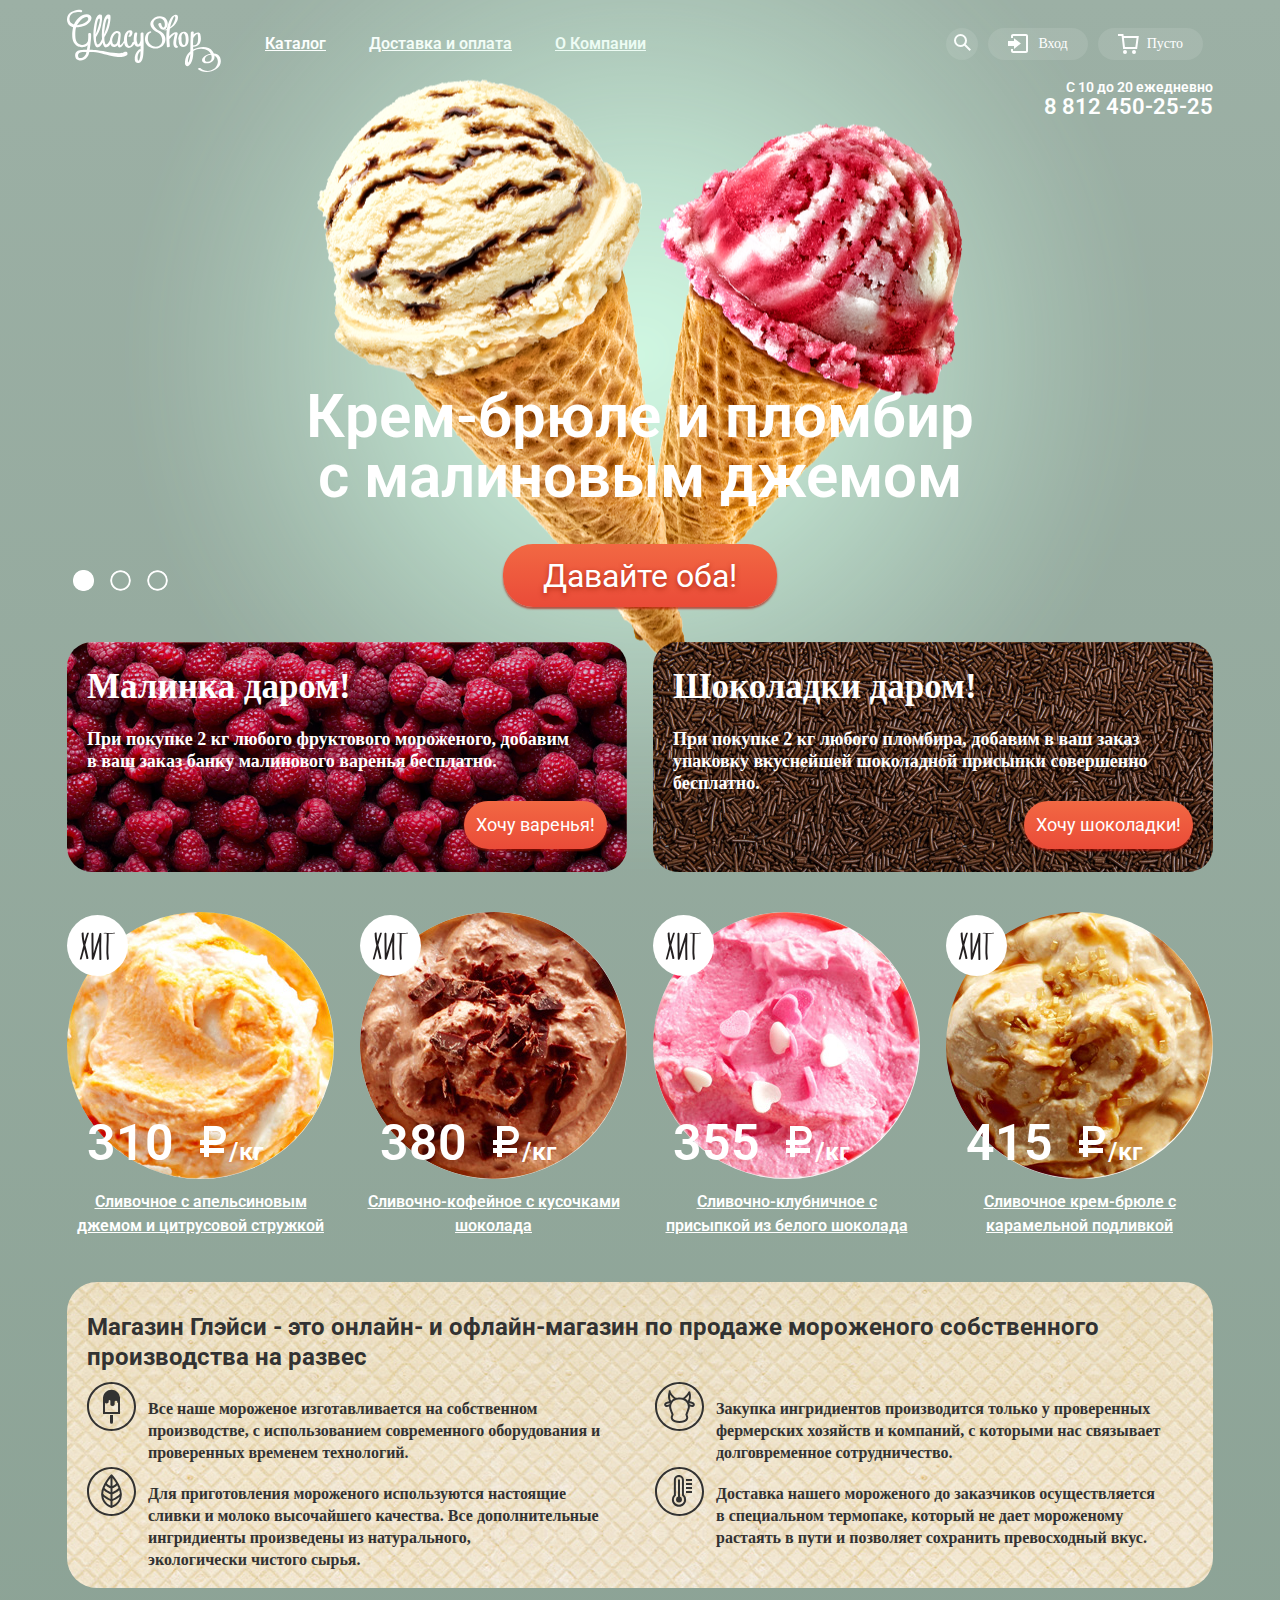
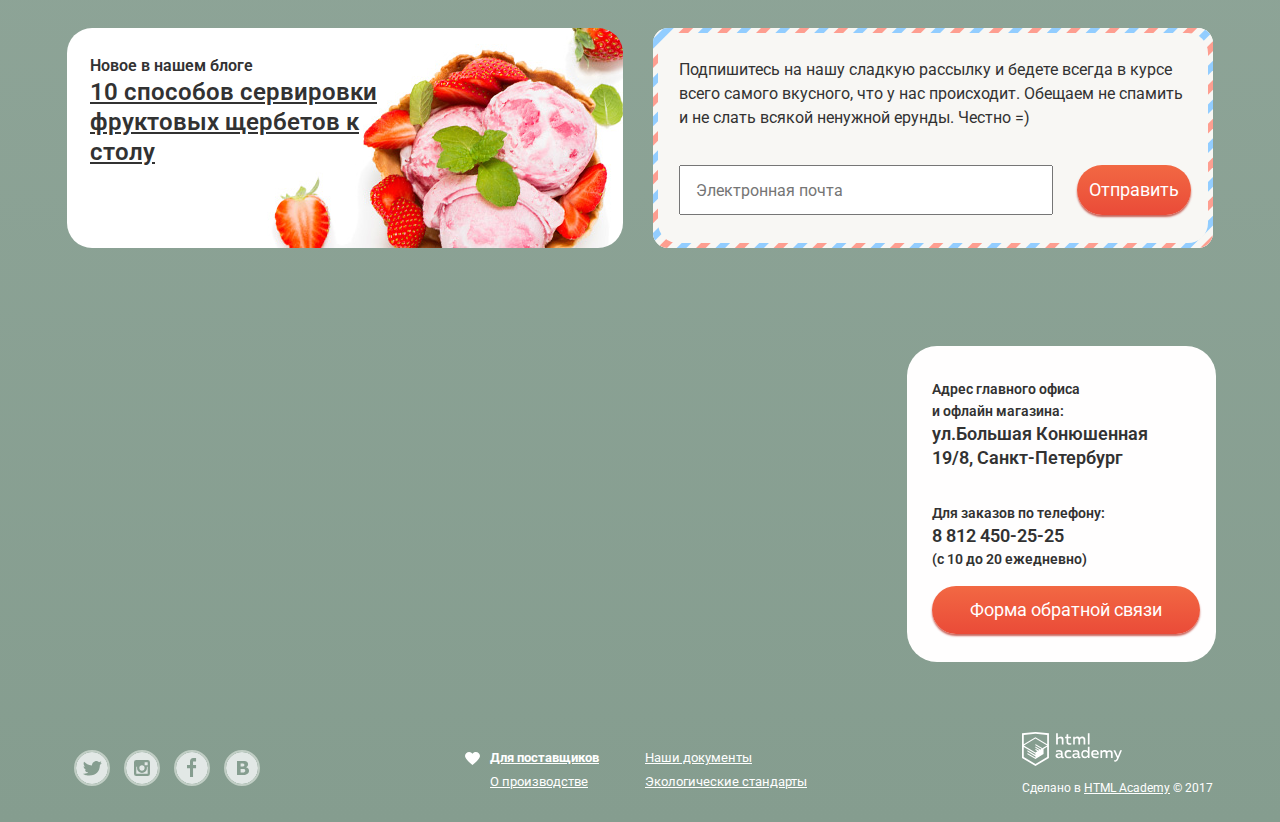
==== commit 8661ba49: "Работа с секцией фильтров" ====
--- a/index.html
+++ b/index.html
@@ -208,7 +208,9 @@
 			</ul>
 		</div>
 		<div class="footer-copyright">
-			<img src="img/logo-htmlacademy.svg" width="100" height="50" alt="Логотоп «html academy»">
+			<a href="https://htmlacademy.ru/">
+				<img src="img/logo-htmlacademy.svg" width="100" height="50" alt="Логотоп «html academy»">
+			</a>
 			<p>Сделано в <a href="https://htmlacademy.ru">HTML Academy</a> © 2017</p>
 		</div>
     </footer> 
--- a/css/styles.css
+++ b/css/styles.css
@@ -704,22 +704,24 @@
 	background-position-x: 165px;
 }
 
-
-.bar {
+.price .track {
 	position: absolute;
-	top: 289px;
-	width:150px;;
-	height: 2px;
-	background: #ffffff;
-}
-
-.scale {
-	height: 2px;
-	background: rgba(255, 255, 255, 0.3);
-}
-
-
-.range-toggle {
+    width: 188px;
+    height: 4px;
+    background-color: #fff;
+    opacity: .5;
+}
+
+.price .track_low {
+	position: absolute;
+    width: 98px;
+    height: 4px;
+    background-color: #fff;
+}
+
+.handler_left {
+	position: relative;
+	left: -14px;
 	width: 4px;
 	height: 4px;
 	border: 8px solid #ffffff;
@@ -728,13 +730,133 @@
 	cursor: pointer;
 }
 
-.range-toggle-min {
-	left: 100px;
-}
-
-.range-toggle-max {
-	left: 200px;
-}
+ .handler_right {;
+	width: 4px;
+	height: 4px;
+	border: 8px solid #ffffff;
+	border-radius: 50%;
+	box-shadow: 0 2px 1px 0 rgba(0, 1, 1, 0.2);
+	cursor: pointer;
+}
+
+.data input[type=radio] {
+	display:none;
+}
+
+
+
+
+
+[type="radio"]:checked,
+[type="radio"]:not(:checked) {
+    position: absolute;
+    left: -9999px;
+}
+
+[type="radio"]:checked + label,
+[type="radio"]:not(:checked) + label {
+    position: relative;
+    padding-left: 28px;
+    cursor: pointer;
+    line-height: 20px;
+    display: inline-block;
+    color: #ffffff;
+}
+
+[type="radio"]:checked + label:before,
+[type="radio"]:not(:checked) + label:before {
+    content: '';
+    position: absolute;
+    left: 0;
+    top: 0;
+    width: 18px;
+    height: 18px;
+    border: 1px solid #ffffff;
+    border-radius: 100%;
+}
+
+[type="radio"]:checked + label:after,
+[type="radio"]:not(:checked) + label:after {
+    content: '';
+    width: 12px;
+    height: 12px;
+    background: #ffffff;
+    position: absolute;
+    top: 4px;
+    left: 4px;
+    border-radius: 100%;
+    -webkit-transition: all 0.2s ease;
+    transition: all 0.2s ease;
+}
+
+[type="radio"]:not(:checked) + label:after {
+    opacity: 0;
+    -webkit-transform: scale(0);
+    transform: scale(0);
+}
+
+[type="radio"]:checked + label:after {
+    opacity: 1;
+    -webkit-transform: scale(1);
+    transform: scale(1);
+}
+
+
+
+
+[type="checkbox"]:checked,
+[type="checkbox"]:not(:checked) {
+    position: absolute;
+    left: -9999px;
+}
+[type="checkbox"]:checked + label,
+[type="checkbox"]:not(:checked) + label
+{
+    position: relative;
+    padding-left: 28px;
+    cursor: pointer;
+    line-height: 20px;
+    display: inline-block;
+    color: #ffffff;
+}
+[type="checkbox"]:checked + label:before,
+[type="checkbox"]:not(:checked) + label:before {
+    content: "";
+    position: absolute;
+    left: 0;
+    top: 0;
+    width: 20px;
+    height: 20px;
+    background-color: inherit;
+    background-image: url(../img/checkbox-on.svg);
+}
+[type="checkbox"]:checked + label:after,
+[type="checkbox"]:not(:checked) + label:after {
+    content: "";
+    position: absolute;
+    left: 0;
+    top: 0;
+    width: 20px;
+    height: 20px;
+    background-color: inherit;
+    background-image: url(../img/checkbox-off.svg);
+}
+[type="checkbox"]:not(:checked) + label:after {
+    opacity: 0;
+    -webkit-transform: scale(0);
+    transform: scale(0);
+}
+[type="checkbox"]:checked + label:after {
+    opacity: 1;
+    -webkit-transform: scale(1);
+    transform: scale(1);
+}
+
+
+
+
+
+
 
 .catalog-list p {
 	margin-top:-65px;
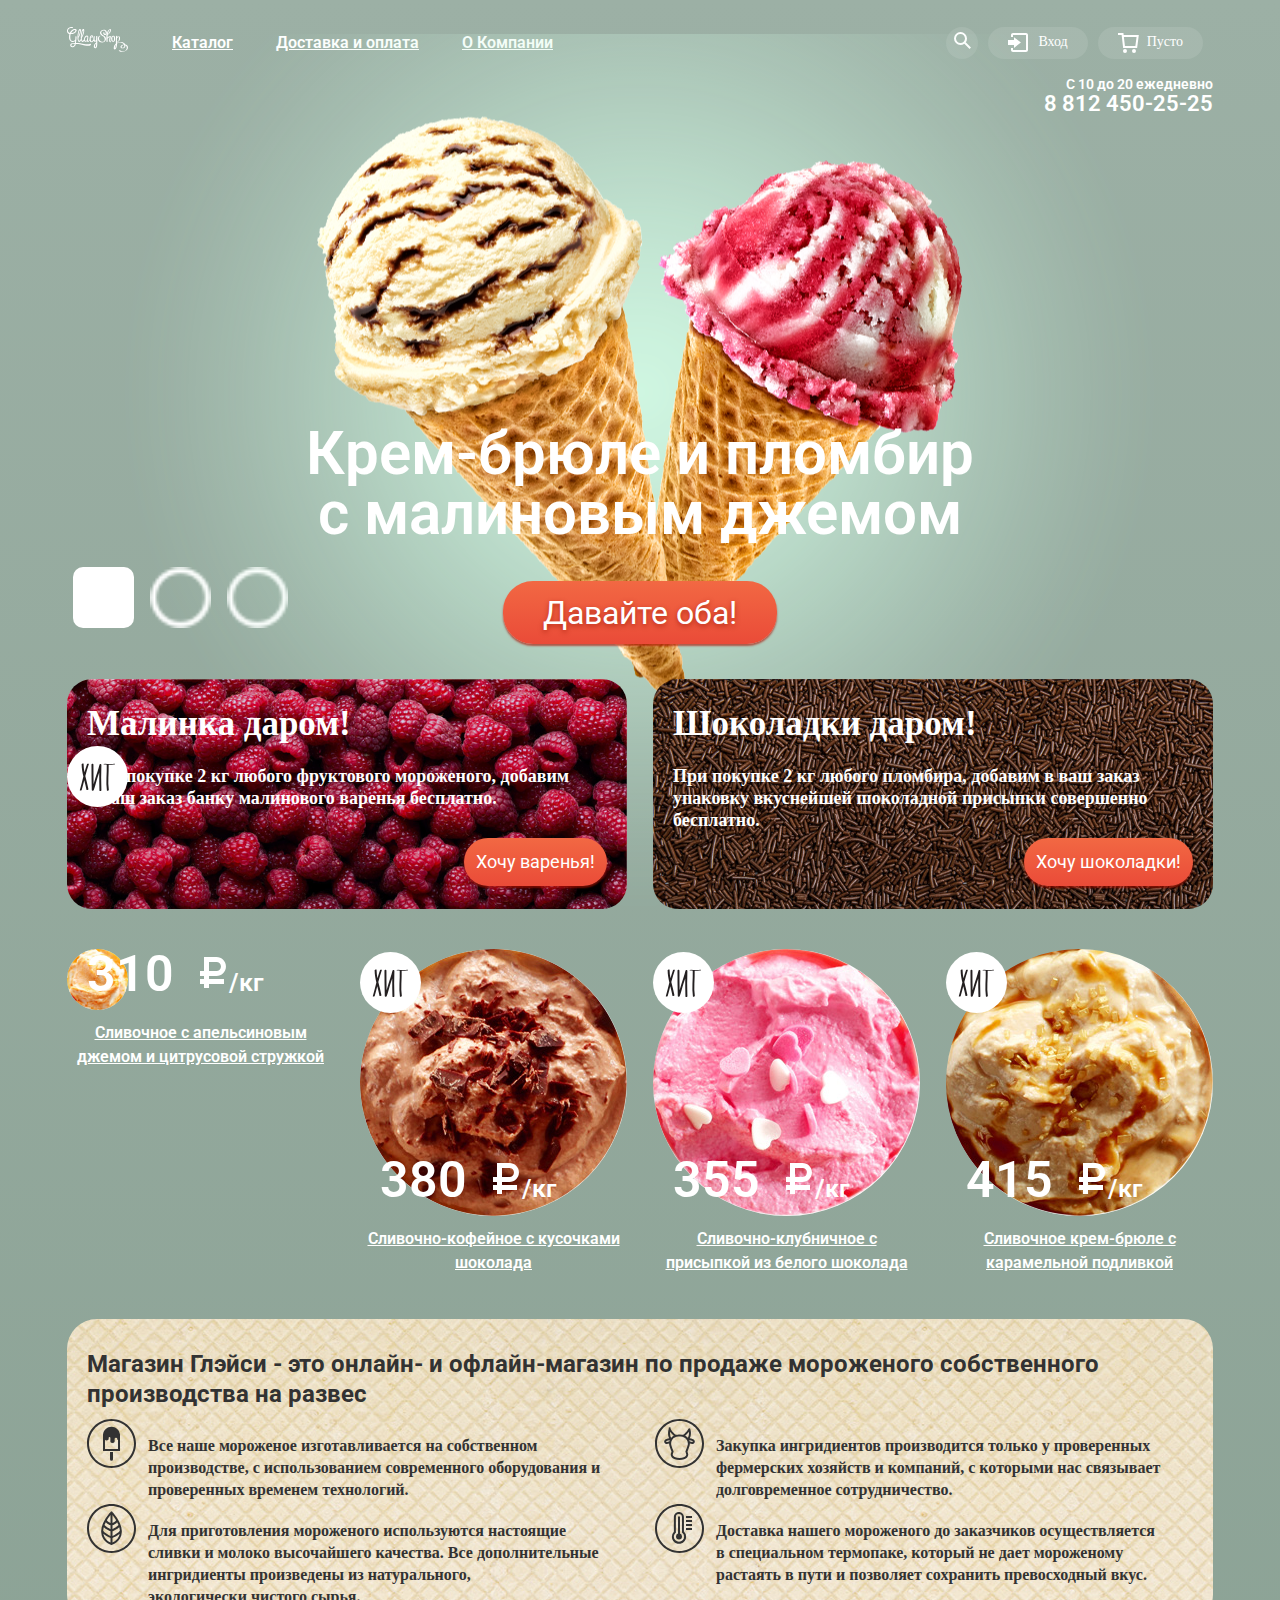
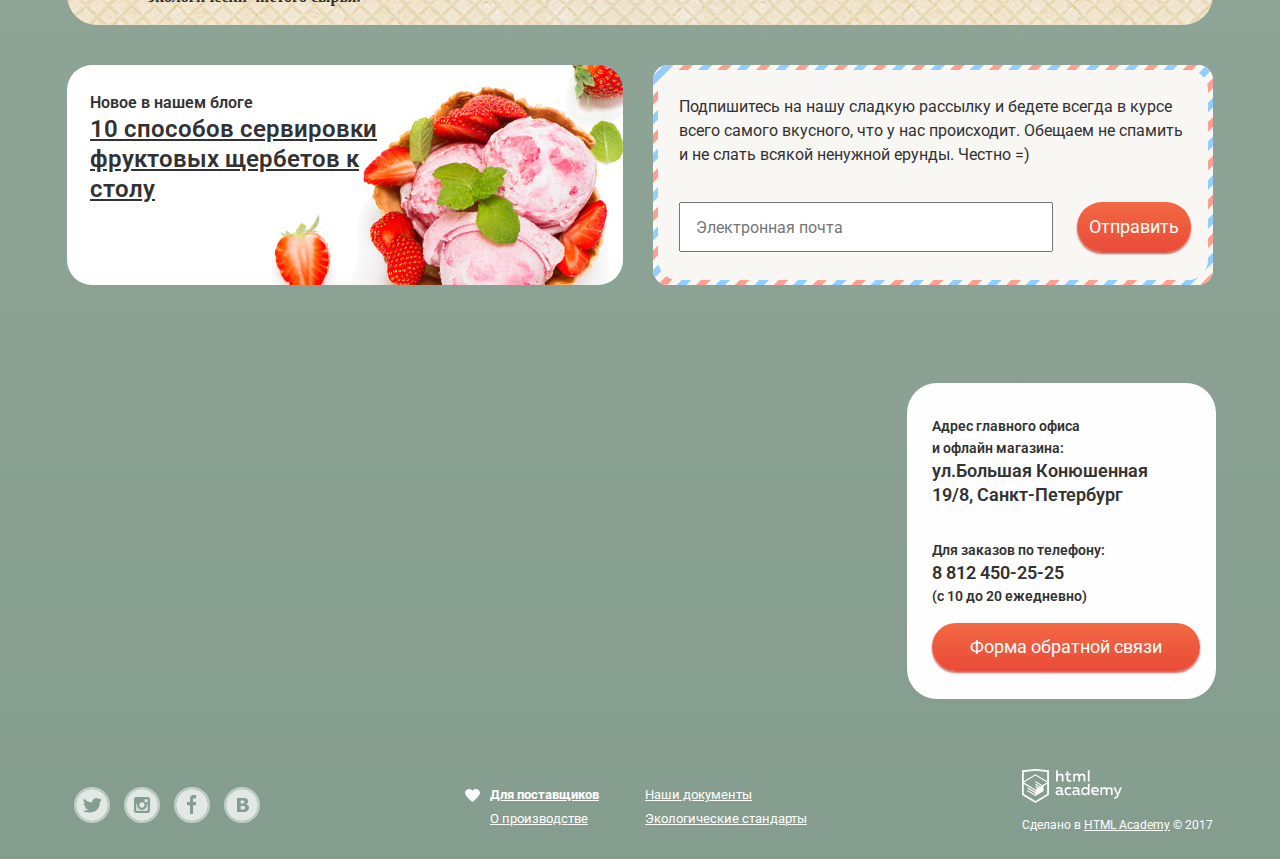
==== commit 5d02087c: "Правки" ====
--- a/index.html
+++ b/index.html
@@ -13,7 +13,7 @@
 		<div class="container">
 			<div class="header-top">
 				<a class="header-logo">
-					<img src="img/logo.svg" alt="Логотоп магазина «Глейси»">
+					<img src="img/logo.svg" width="61" height="61" alt="Логотоп магазина «Глейси»">
 				</a>	
 				<nav class="header-navigation">
 					<ul class="site-navigation header-top">
@@ -63,9 +63,9 @@
 			<section class="specialoffer">
 				<h2 class="visually-hidden">Спец-предложения</h2>
 				<div class="gallery">
-					<button  type="button" class="gallery-button-1"><img class="gallery-button-img gallery-button-img-active" src="img/gallery-button.png"></button>
-					<button  type="button" class="gallery-button-2"><img class="gallery-button-img" src="img/gallery-button.png"></button>
-					<button  type="button" class="gallery-button-3"><img class="gallery-button-img" src="img/gallery-button.png"></button>
+					<button  type="button" class="gallery-button-1"><img  alt = "кнопка" width="61" height="61" class="gallery-button-img gallery-button-img-active" src="img/gallery-button.png"></button>
+					<button  type="button" class="gallery-button-2"><img alt = "кнопка" width="61" height="61"  class="gallery-button-img" src="img/gallery-button.png"></button>
+					<button  type="button" class="gallery-button-3"><img alt = "кнопка" width="61" height="61"  class="gallery-button-img" src="img/gallery-button.png"></button>
 				</div>
 				<div class="gallery-content1 gallery-content-display">
 					<p>Крем-брюле и пломбир с малиновым джемом</p>
@@ -73,11 +73,11 @@
 				</div>
 				<div class="gallery-content2">
 					<p>Шоколадный пломбир и лимонный сорбет</p>
-					<button 0 type="button" class="button-orange">Давайте оба!</button>
+					<button type="button" class="button-orange">Давайте оба!</button>
 				</div>
 				<div class="gallery-content3">
 					<p>Пломбир с помадкой и клубничный щербет</p>
-					<button  type="button" class="button-orange">Давайте оба!</button>
+					<button type="button" class="button-orange">Давайте оба!</button>
 				</div>
 			</section>	
 		</div>
@@ -104,7 +104,7 @@
 				<ul class="hits-list">
 					<li class="hits-item" tabindex=0>
 						<div class="hits-item-image">
-							<img class="hit" src="img/1.jpg" alt="Сливочное с апельсиновым джемом и цитрусовой стружкой">
+							<img class="hit" src="img/1.jpg" width="61" height="61" alt="Сливочное с апельсиновым джемом и цитрусовой стружкой">
 						</div>
 						<img class="hitsvg" src="img/hit.svg" width="61" height="61" alt="Хит">
 						<p><span class="price">310</span> <img src="img/ruble.svg" width="31" height="36" alt="РР"><span class="mass">/кг<span></p>
@@ -116,7 +116,7 @@
 							<img class="hit" src="img/2.jpg" alt="Сливочное с апельсиновым джемом и цитрусовой стружкой">
 						</div>
 						<img class="hitsvg" src="img/hit.svg" width="61" height="61" alt="Хит">
-						<p><span class="price">380</span> <img src="img/ruble.svg" width="31" height="36" alt="РР"><span class="mass">/кг<span></p>
+						<p><span class="price">380</span> <img src="img/ruble.svg" width="31" height="36" alt="РР"><span class="mass">/кг</span></p>
 						<a href="#" class="description">Сливочно-кофейное с кусочками шоколада</a>
 						<button type="button" class="button-orange-h">Быстрый просмотр</button>
 					</li>
@@ -125,7 +125,7 @@
 							<img class="hit" src="img/3.jpg" alt="Сливочное с апельсиновым джемом и цитрусовой стружкой">
 						</div>
 						<img class="hitsvg" src="img/hit.svg" width="61" height="61" alt="Хит">
-						<p><span class="price">355</span> <img src="img/ruble.svg" width="31" height="36" alt="РР"><span class="mass">/кг<span></p>
+						<p><span class="price">355</span> <img src="img/ruble.svg" width="31" height="36" alt="РР"><span class="mass">/кг</span></p>
 						<a href="#" class="description">Сливочно-клубничное с присыпкой из белого шоколада</a>
 						<button type="button" class="button-orange-h">Быстрый просмотр</button>
 					</li>
@@ -134,7 +134,7 @@
 							<img class="hit" src="img/4.jpg" alt="Сливочное с апельсиновым джемом и цитрусовой стружкой">
 						</div>
 						<img class="hitsvg" src="img/hit.svg" width="61" height="61" alt="Хит">
-						<p><span class="price">415</span> <img src="img/ruble.svg" width="31" height="36" alt="РР"><span class="mass">/кг<span></p>
+						<p><span class="price">415</span> <img src="img/ruble.svg" width="31" height="36" alt="РР"><span class="mass">/кг</span></p>
 						<a href="#" class="description">Сливочное крем-брюле с карамельной подливкой</a>
 						<button type="button" class="button-orange-h">Быстрый просмотр</button>
 					</li>
@@ -168,8 +168,8 @@
 						<p>Подпишитесь на нашу сладкую рассылку и бедете всегда в курсе всего самого вкусного, что у нас происходит. Обещаем не спамить и не слать всякой ненужной ерунды. Честно =)</p>
 						<div class="sub-low">
 							<input type="text" placeholder="Электронная почта">
-							<button type="button" class="button-orange" type="submit">Отправить</button>
-						<div>
+							<button class="button-orange" type="submit">Отправить</button>
+						</div>
 					</form>
 				</div>
 			</section>
--- a/css/styles.css
+++ b/css/styles.css
@@ -854,10 +854,6 @@
 
 
 
-
-
-
-
 .catalog-list p {
 	margin-top:-65px;
 }
@@ -1192,13 +1188,27 @@
 }
 
 .confirmation {
-	border:none;
 	background-color:#aabcb2;
 	border-radius: 25px;
 	display: flex;
     align-self: flex-end;
-	padding: 10px 30px;
+	padding: 7px 30px;
 	width: 143px;
+	font-weight: 500;
+    background-color: #a9bab0;
+    border: 2px solid #fff;
+	height: 36px;
+}
+
+.confirmation:hover,
+.confirmation:focus {
+	background-color:#ffffff;
+	color: #323232;
+}
+
+.confirmation:active {
+	background-color:#eeeeee;
+	color: #323232;
 }
  
 /*СЕТКИ*/
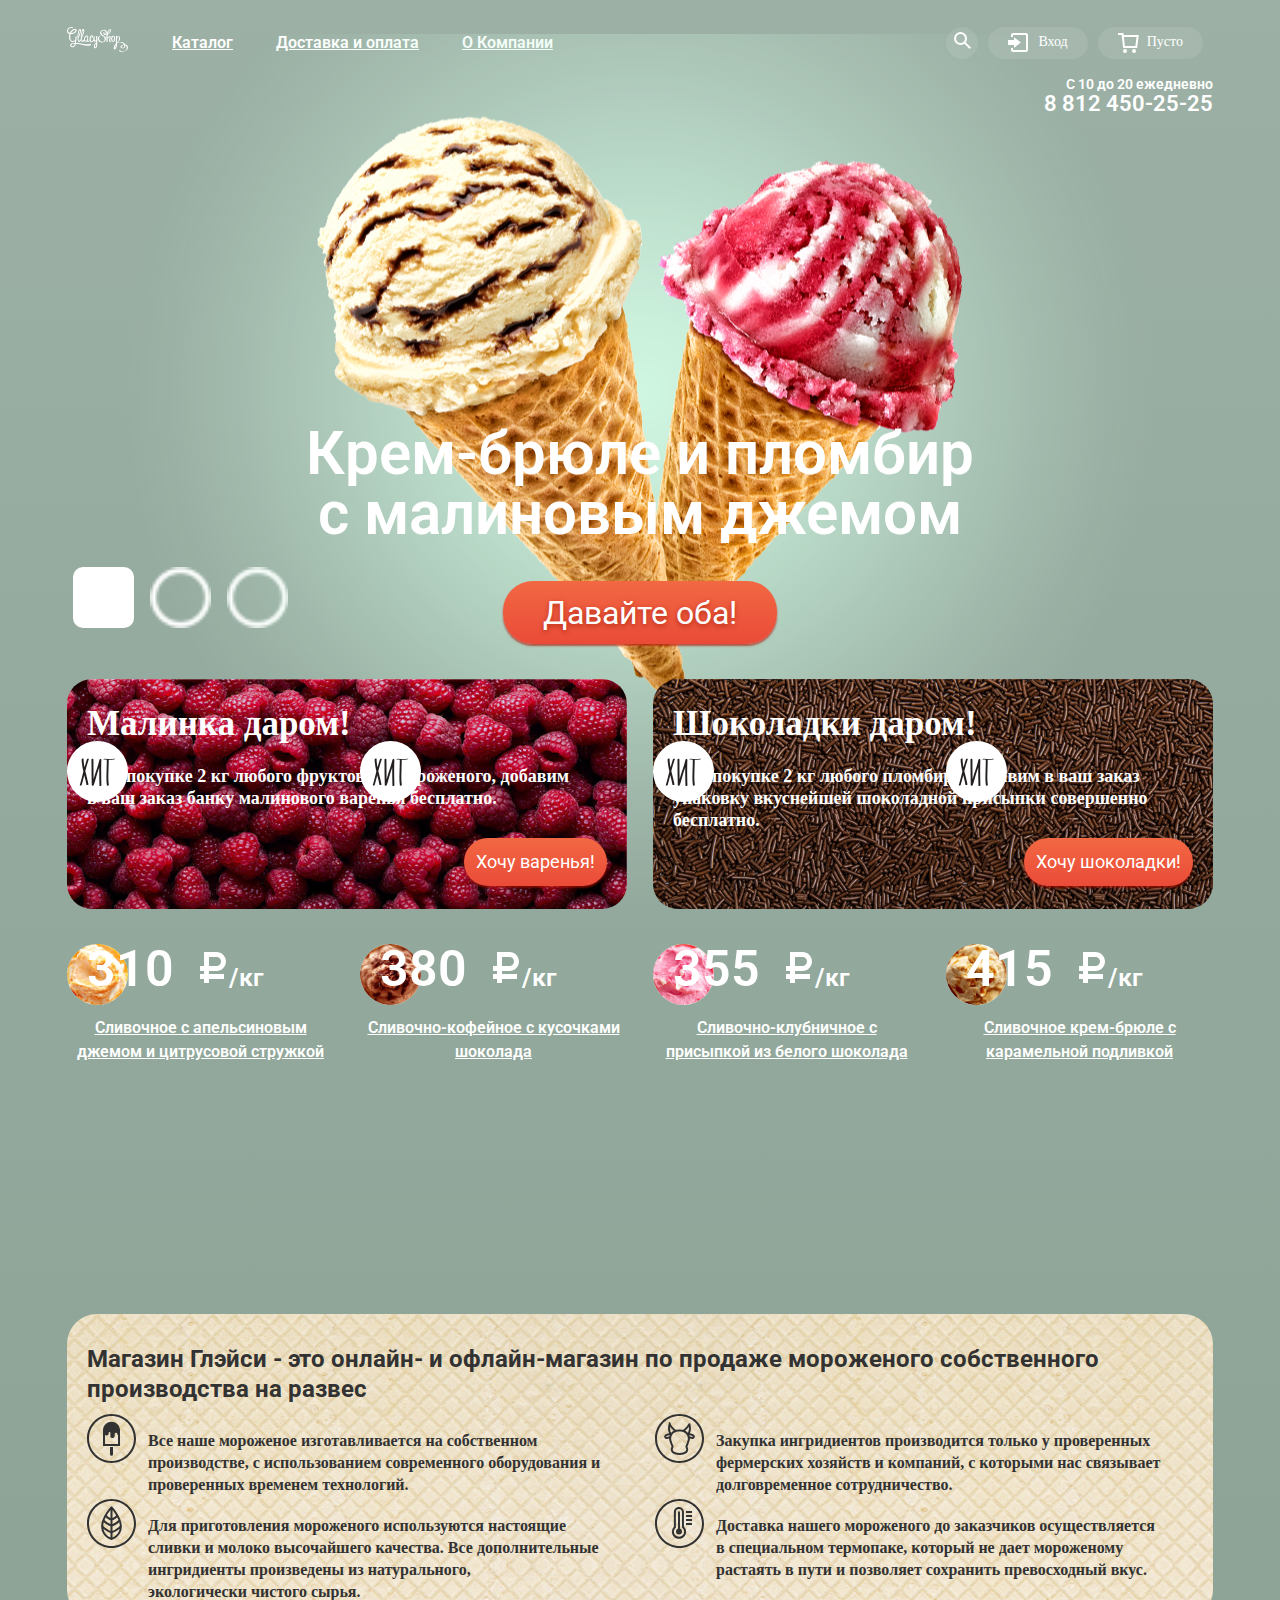
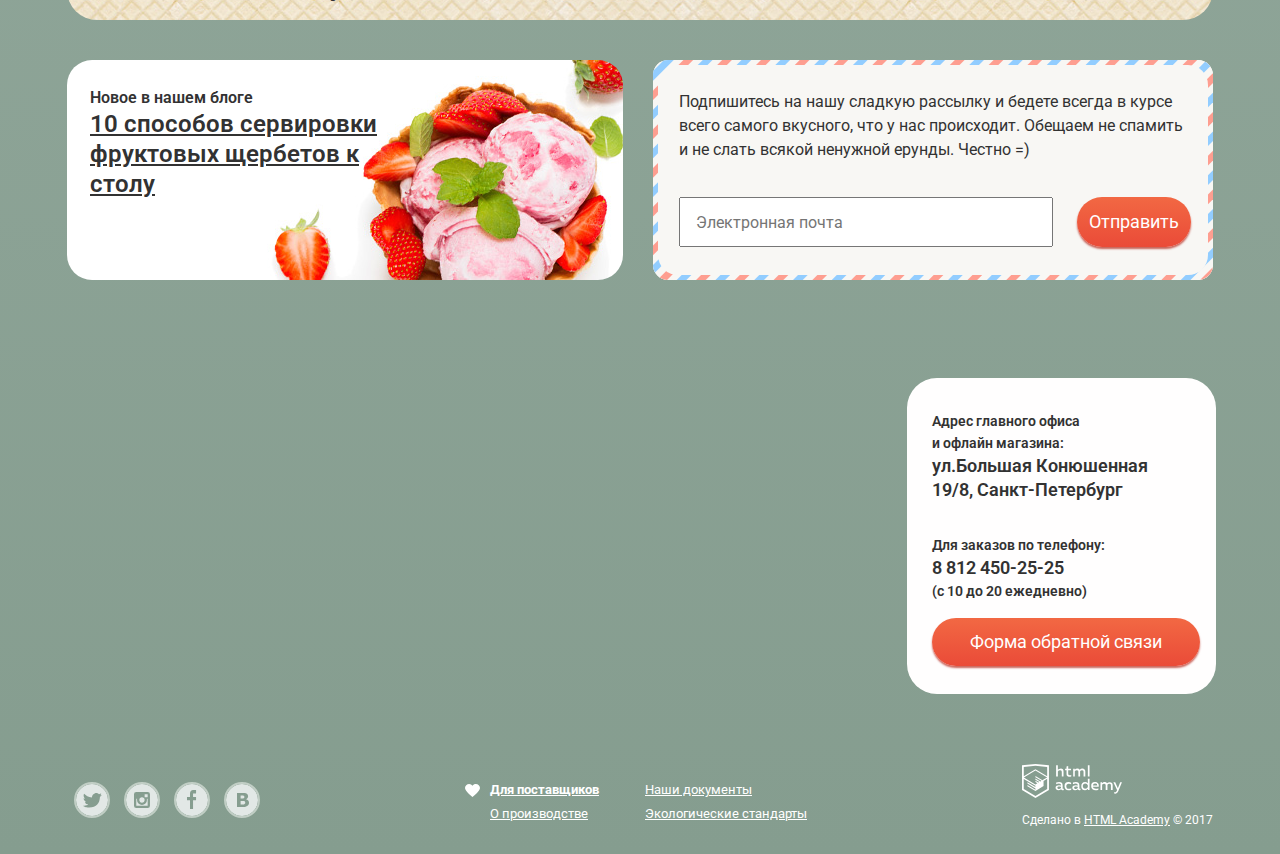
==== commit 0e3e08bd: "правки" ====
--- a/index.html
+++ b/index.html
@@ -107,13 +107,13 @@
 							<img class="hit" src="img/1.jpg" width="61" height="61" alt="Сливочное с апельсиновым джемом и цитрусовой стружкой">
 						</div>
 						<img class="hitsvg" src="img/hit.svg" width="61" height="61" alt="Хит">
-						<p><span class="price">310</span> <img src="img/ruble.svg" width="31" height="36" alt="РР"><span class="mass">/кг<span></p>
+						<p><span class="price">310</span> <img src="img/ruble.svg" width="31" height="36" alt="РР"><span class="mass">/кг</span></p>
 						<a href="#" class="description">Сливочное с апельсиновым джемом и цитрусовой стружкой</a>
 						<button type="button" class="button-orange-h">Быстрый просмотр</button>
 					</li>
 					<li class="hits-item" tabindex=0>
 						<div class="hits-item-image">
-							<img class="hit" src="img/2.jpg" alt="Сливочное с апельсиновым джемом и цитрусовой стружкой">
+							<img class="hit" src="img/2.jpg" width="61" height="61" alt="Сливочное с апельсиновым джемом и цитрусовой стружкой">
 						</div>
 						<img class="hitsvg" src="img/hit.svg" width="61" height="61" alt="Хит">
 						<p><span class="price">380</span> <img src="img/ruble.svg" width="31" height="36" alt="РР"><span class="mass">/кг</span></p>
@@ -122,7 +122,7 @@
 					</li>
 					<li class="hits-item" tabindex=0>
 						<div class="hits-item-image">
-							<img class="hit" src="img/3.jpg" alt="Сливочное с апельсиновым джемом и цитрусовой стружкой">
+							<img class="hit" src="img/3.jpg" width="61" height="61" alt="Сливочное с апельсиновым джемом и цитрусовой стружкой">
 						</div>
 						<img class="hitsvg" src="img/hit.svg" width="61" height="61" alt="Хит">
 						<p><span class="price">355</span> <img src="img/ruble.svg" width="31" height="36" alt="РР"><span class="mass">/кг</span></p>
@@ -131,7 +131,7 @@
 					</li>
 					<li class="hits-item" tabindex=0>
 						<div class="hits-item-image">
-							<img class="hit" src="img/4.jpg" alt="Сливочное с апельсиновым джемом и цитрусовой стружкой">
+							<img class="hit" src="img/4.jpg" width="61" height="61" alt="Сливочное с апельсиновым джемом и цитрусовой стружкой">
 						</div>
 						<img class="hitsvg" src="img/hit.svg" width="61" height="61" alt="Хит">
 						<p><span class="price">415</span> <img src="img/ruble.svg" width="31" height="36" alt="РР"><span class="mass">/кг</span></p>
@@ -219,7 +219,7 @@
 	<section class="catalog-popup-none">
 		<h2 class="visually-hidden">Каталог</h2>
 		<ul class="catalog-popup-list">
-			<li class="catalog-popup-title"><b>Новинки</b></li><hr> 
+			<li class="catalog-popup-title"><b>Новинки</b></li> 
 			<li class="catalog-popup-item"><a href="#">Сливочное</a></li>
 			<li class="catalog-popup-item"><a href="#">Щербеты</a></li>
 			<li class="catalog-popup-item"><a href="#">Фруктовый лед</a></li>
@@ -233,8 +233,8 @@
 	<section class="login-link-popup-none">
 		<h2 class="visually-hidden">Форма входа</h2>
 		<form class="login-link-popup-form" method="post" action="#">
-			<input type="text" name="loginlinktext" placeholder="Электронная почта"><
-			<input type="password" placeholder="Пароль"><
+			<input type="text" name="loginlinktext" placeholder="Электронная почта">
+			<input type="password" placeholder="Пароль">
 			<button class="button-orange" type="submit">Войти</button>
 		</form>
 		<div class="login-link-popup-other">
--- a/css/styles.css
+++ b/css/styles.css
@@ -6,7 +6,6 @@
 	line-height: 22px;
 	font-weight: 600;
 	color: #ffffff;
-	/*background: linear-gradient(to top, #000000, #AAAAAA);*/
 	background: linear-gradient(to top, #859d8f, #9cb0a5);
 }
 
@@ -116,7 +115,8 @@
 	color:#323232;
 }
 
-/*Текстовые данные, фоны*/
+
+
 .site-navigation  {
 	font-size: 16px;
 	line-height: 18px;
@@ -226,14 +226,6 @@
 	padding-top: 5px;
 }
 
-./*hits-item:not(:first-child){
-	padding-left: 13px;
-}
-
-.hits-item:not(:last-child){
-	padding-right: 13px;
-}
-*/
 
 .hits-item {
 	padding: 0 13px;
@@ -343,7 +335,6 @@
     font-size: 16px;
     line-height: 24px;
     border-radius: 20px;
-    /* margin-top: -1px; */
     padding: 0px 17px 26px 21px;
 }
 
@@ -406,8 +397,6 @@
 	margin: -1px;
 }
 
-/*Текстовые данные, фоны*/	
-	/*Всплывающие элементы*/
 	
 .search-popup-none {
 	position:fixed;
@@ -632,9 +621,6 @@
 
 
 
-/*Текстовые данные, фоны*/	
-	/*Всплывающие элементы*/
-		/*Интерактивность*/
 .search-popup input:hover {
 	border: solid 1px rgb(154,154,154);
 }
@@ -643,8 +629,6 @@
 	border: solid 1px rgb(46,136,228);
 }
 		
-/*Текстовые данные, фоны*/
-	/*INNER.HTML*/
 .site-navigation-current  {
 	font-size: 16px;
 	line-height: 18px;
@@ -868,7 +852,6 @@
 }
 
 
-/*Интерактивность*/	
 .site-navigation a:hover,
 .site-navigation a:focus {
 	color:#000000;
@@ -889,7 +872,6 @@
 
 .hits-item:hover,
 .hits-item:focus {
-	/*background-color: #9bafa3;*/
 	background: rgba(255,255,255,0.1);
 	border-radius:5px;	
 	box-shadow: 0px 20px 20px 0px rgba(0, 0, 0, 0.4);
@@ -912,8 +894,6 @@
 	color: #dc532f;
 }
 
-/*Интерактивность*/
-	/*Оранжевая кнопка*/
 .button-orange {
 	box-shadow: 0px 2px 2px 0px rgba(172, 16, 0, 0.64);
 	border:none;
@@ -981,8 +961,6 @@
 
 
 
-/*Интерактивность*/
-	/*Пользовательская навигация*/
 .user-nav-button,
 .user-nav-button-basket {
 	display: inline-flex;
@@ -1037,8 +1015,6 @@
 	fill: #343434;
 }
 
-/*Интерактивность*/
-	/*Пользовательская навигация-корзина*/
 .user-nav-button-basket .basket-border,
 .user-nav-button-basket .basket-round {
 	fill: #ffffff;
@@ -1064,9 +1040,6 @@
 }
 
 
-
-/*Интерактивность*/
-	/*/*Кнопки галереи*/
 .gallery-button-1,
 .gallery-button-2,
 .gallery-button-3 {
@@ -1102,8 +1075,6 @@
 }
 
 
-/*Интерактивность*/
-	/*Кнопки социальных сетей*/
 .social-button-twitter .twitter-img,
 .social-button-instagram .instagram-img,
 .social-button-facebook .facebook-img,
@@ -1135,8 +1106,6 @@
 	border-radius: 25px;
 }	
 
-/*Интерактивность*/
-	/*INNER.HTML*/
 	
 .data {
 	background-color: #aabcb2;
@@ -1211,7 +1180,6 @@
 	color: #323232;
 }
  
-/*СЕТКИ*/
 .container {
 	width: 100%;
 	max-width: 1146px;
@@ -1250,7 +1218,7 @@
 
 .site-navigation {
   display: flex;
-  list-style-type: none;
+  list-style-type: none;
   padding: 0;
 }
 
